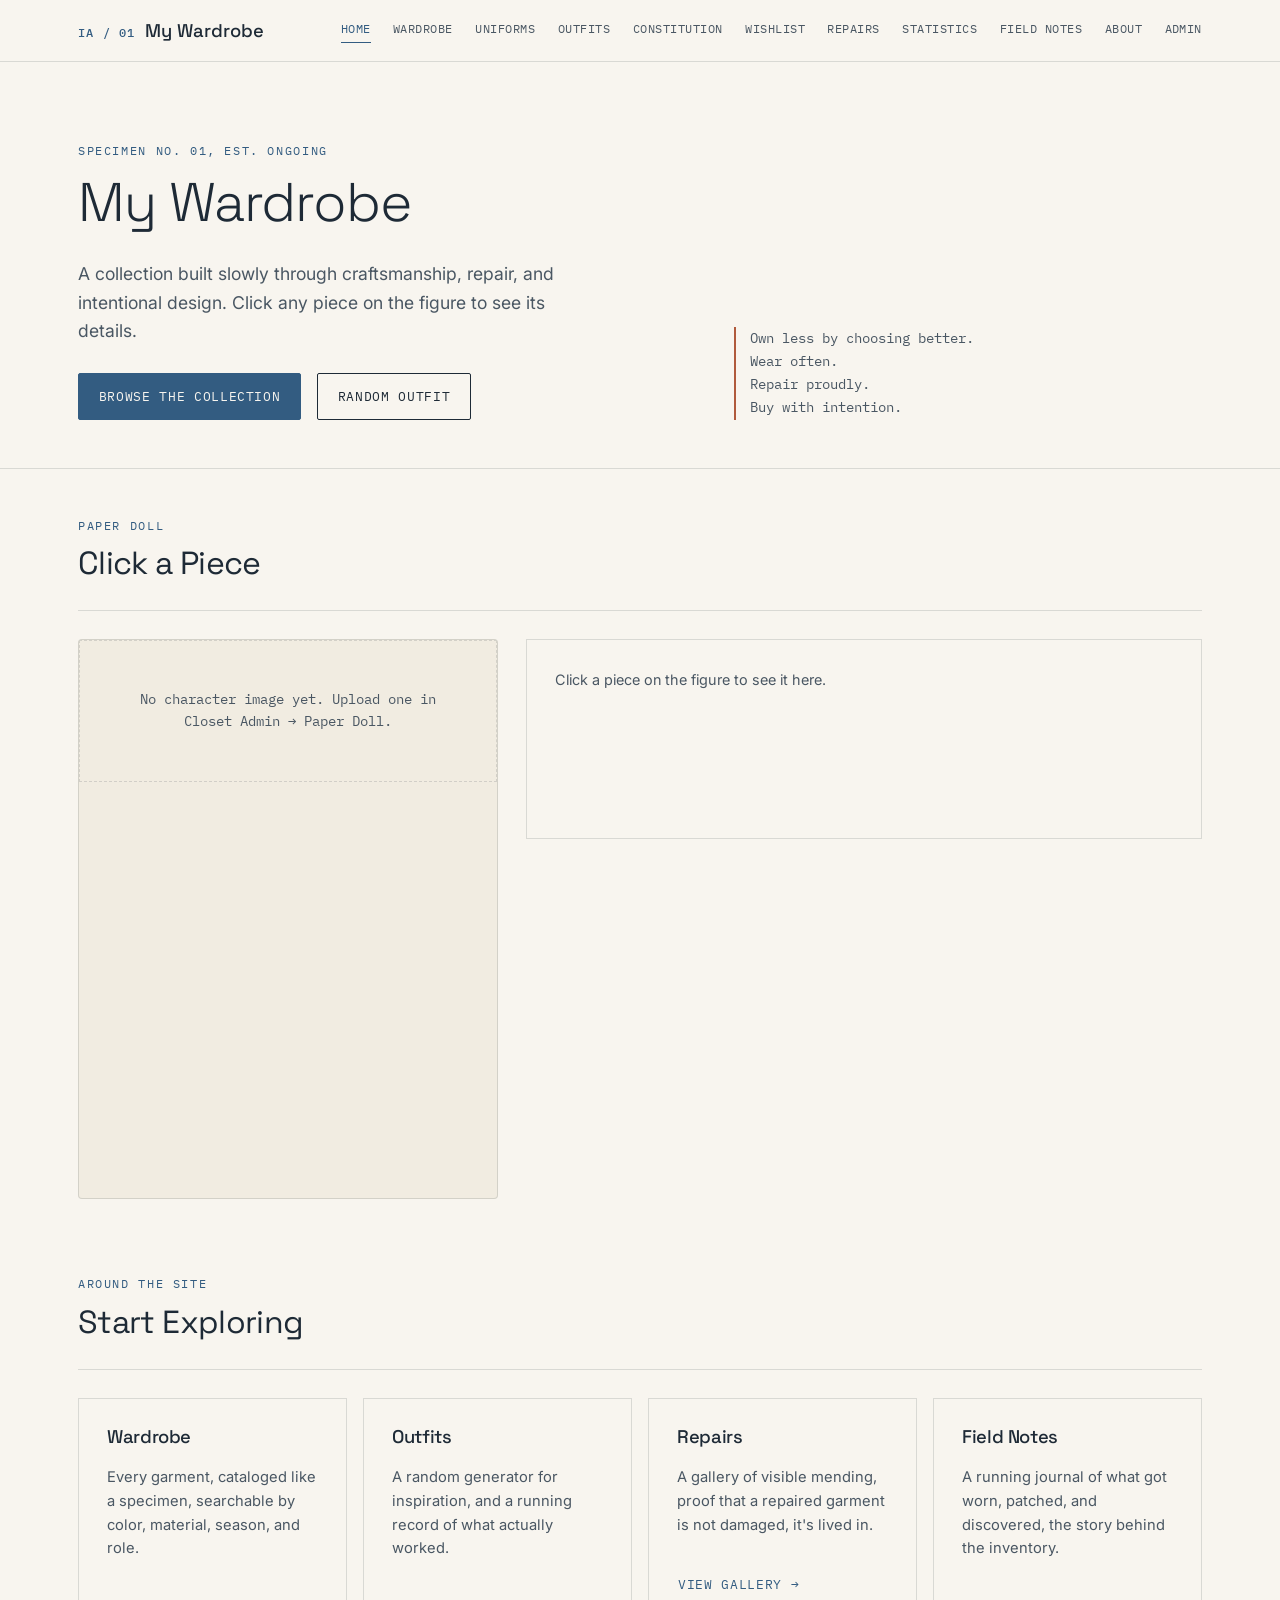
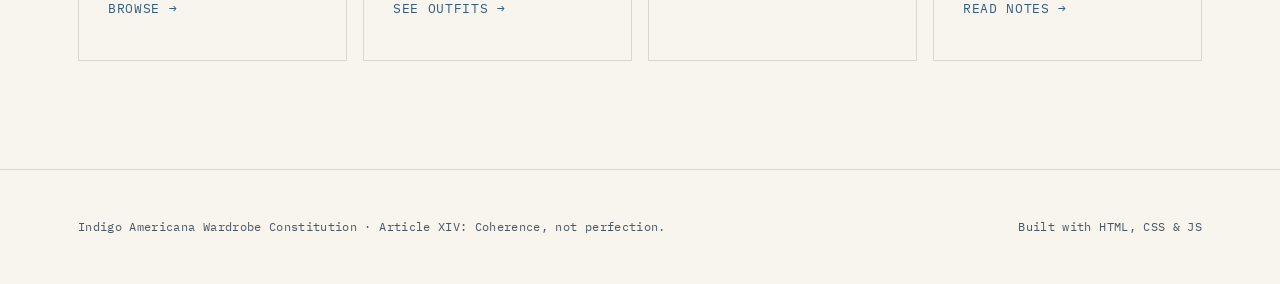
==== index.html @ 3d7a0f18 "Initial commit" ====
<!DOCTYPE html>
<html lang="en">
<head>
<meta charset="UTF-8">
<meta name="viewport" content="width=device-width, initial-scale=1.0">
<title>My Wardrobe, A Field Guide</title>
<link rel="preconnect" href="https://fonts.googleapis.com">
<link href="https://fonts.googleapis.com/css2?family=Space+Grotesk:wght@300;400;500&family=Inter:wght@300;400;500&family=IBM+Plex+Mono:wght@400;500&display=swap" rel="stylesheet">
<link rel="stylesheet" href="css/style.css">
</head>
<body>

<header class="site-header">
  <div class="wrap">
    <a href="index.html" class="brand"><span class="mark">IA / 01</span> My Wardrobe</a>
    <button class="nav-toggle" aria-label="Toggle navigation">Menu</button>
    <nav class="site-nav">
      <a href="index.html" aria-current="page">Home</a>
      <a href="wardrobe.html">Wardrobe</a>
      <a href="uniforms.html">Uniforms</a>
      <a href="outfits.html">Outfits</a>
      <a href="constitution.html">Constitution</a>
      <a href="wishlist.html">Wishlist</a>
      <a href="repairs.html">Repairs</a>
      <a href="statistics.html">Statistics</a>
      <a href="field-notes.html">Field Notes</a>
      <a href="about.html">About</a>
      <a href="closet-admin.html">Admin</a>
    </nav>
  </div>
</header>

<main>
  <section class="hero">
    <div class="wrap hero-grid">
      <div>
        <p class="eyebrow">Specimen No. 01, Est. ongoing</p>
        <h1>My Wardrobe</h1>
        <p class="lede">A collection built slowly through craftsmanship, repair, and intentional design. Click any piece on the figure to see its details.</p>
        <div class="cta-row">
          <a class="btn primary" href="wardrobe.html">Browse the Collection</a>
          <a class="btn" href="outfits.html">Random Outfit</a>
        </div>
      </div>
      <div class="motto">
        Own less by choosing better.<br>
        Wear often.<br>
        Repair proudly.<br>
        Buy with intention.
      </div>
    </div>
  </section>

  <section>
    <div class="wrap">
      <div class="section-head">
        <div>
          <p class="eyebrow">Paper Doll</p>
          <h2>Click a Piece</h2>
        </div>
      </div>

      <div id="doll-wrap">
        <div class="paper-doll-stage" id="doll-stage">
          <div class="empty-state" id="doll-empty">Loading…</div>
        </div>
        <div class="doll-detail" id="doll-detail">
          <p class="lede" style="font-size:0.9rem">Click a piece on the figure to see it here.</p>
        </div>
      </div>
    </div>
  </section>

  <section class="tight">
    <div class="wrap">
      <div class="section-head">
        <div>
          <p class="eyebrow">Around the Site</p>
          <h2>Start Exploring</h2>
        </div>
      </div>
      <div class="uniform-grid">
        <div class="uniform-card">
          <h3>Wardrobe</h3>
          <p class="lede" style="font-size:0.92rem">Every garment, cataloged like a specimen, searchable by color, material, season, and role.</p>
          <a class="btn quiet" href="wardrobe.html">Browse &rarr;</a>
        </div>
        <div class="uniform-card">
          <h3>Outfits</h3>
          <p class="lede" style="font-size:0.92rem">A random generator for inspiration, and a running record of what actually worked.</p>
          <a class="btn quiet" href="outfits.html">See Outfits &rarr;</a>
        </div>
        <div class="uniform-card">
          <h3>Repairs</h3>
          <p class="lede" style="font-size:0.92rem">A gallery of visible mending, proof that a repaired garment is not damaged, it's lived in.</p>
          <a class="btn quiet" href="repairs.html">View Gallery &rarr;</a>
        </div>
        <div class="uniform-card">
          <h3>Field Notes</h3>
          <p class="lede" style="font-size:0.92rem">A running journal of what got worn, patched, and discovered, the story behind the inventory.</p>
          <a class="btn quiet" href="field-notes.html">Read Notes &rarr;</a>
        </div>
      </div>
    </div>
  </section>
</main>

<footer class="site-footer">
  <div class="wrap">
    <span>Indigo Americana Wardrobe Constitution &middot; Article XIV: Coherence, not perfection.</span>
    <span>Built with HTML, CSS &amp; JS</span>
  </div>
</footer>

<script src="js/data.js"></script>
<script src="js/back4app-client.js"></script>
<script src="js/wardrobe-loader.js"></script>
<script src="js/app.js"></script>
<script>
  const stage = document.getElementById("doll-stage");
  const emptyState = document.getElementById("doll-empty");
  const detail = document.getElementById("doll-detail");

  function showDetail(g) {
    detail.innerHTML = `
      <div class="tag-row">${g.tags.slice(0, 4).map((t) => `<span class="tag">${t}</span>`).join("")}</div>
      <h3 style="margin-top:0.5em">${g.name}</h3>
      <table class="spec-table" style="margin-top:0.6em">
        <tr><td>Brand</td><td>${g.brand || "Unknown"}</td></tr>
        <tr><td>Color</td><td>${g.color || "Unknown"}</td></tr>
        <tr><td>Material</td><td>${g.material || "Unknown"}</td></tr>
        <tr><td>Love Rating</td><td class="love-rating">${loveStars(g.loveRating)}</td></tr>
      </table>
      <a class="btn quiet" style="margin-top:0.8em" href="item.html?id=${g.id}">Full Details &rarr;</a>
    `;
  }

  siteDataReady.then(() => {
    if (!SITE_CONFIG || !SITE_CONFIG.characterImage) {
      emptyState.innerHTML = `No character image yet. Upload one in Closet Admin &rarr; Paper Doll.`;
      return;
    }

    stage.style.backgroundImage = `url(${SITE_CONFIG.characterImage.url})`;
    emptyState.remove();

    const dressed = WARDROBE.filter((g) => g.illustration && g.dollX != null && g.dollY != null);

    if (!dressed.length) {
      const note = document.createElement("div");
      note.className = "empty-state";
      note.style.position = "absolute";
      note.style.bottom = "1em";
      note.style.left = "1em";
      note.style.right = "1em";
      note.textContent = "No pieces placed yet. Add illustrations and positions in Closet Admin \u2192 Paper Doll.";
      stage.appendChild(note);
    }

    dressed
      .sort((a, b) => a.dollZ - b.dollZ)
      .forEach((g) => {
        const img = document.createElement("img");
        img.src = g.illustration.url;
        img.alt = g.name;
        img.className = "doll-piece";
        img.style.left = g.dollX + "%";
        img.style.top = g.dollY + "%";
        img.style.width = g.dollWidth + "%";
        img.style.zIndex = g.dollZ;
        img.addEventListener("click", () => {
          document.querySelectorAll(".doll-piece").forEach((p) => p.classList.remove("active"));
          img.classList.add("active");
          showDetail(g);
        });
        stage.appendChild(img);
      });
  });
</script>
</body>
</html>
---- css/style.css ----
/* ==========================================================================
   Indigo Americana, Wardrobe Field Guide
   Design tokens
   ========================================================================== */

:root {
  --paper: #F8F5EF;
  --paper-deep: #F1ECE1;
  --ink: #1E2A36;
  --ink-soft: #4A5763;
  --indigo: #335C81;
  --olive: #7B8B5A;
  --rust: #B05A3C;
  --line: rgba(30, 42, 54, 0.14);
  --line-soft: rgba(30, 42, 54, 0.08);

  --font-display: "Space Grotesk", "Inter", -apple-system, BlinkMacSystemFont, sans-serif;
  --font-body: "Inter", -apple-system, BlinkMacSystemFont, sans-serif;
  --font-mono: "IBM Plex Mono", ui-monospace, monospace;

  --space-1: 0.5rem;
  --space-2: 1rem;
  --space-3: 1.75rem;
  --space-4: 3rem;
  --space-5: 5rem;

  --max-width: 1180px;
}

@media (prefers-reduced-motion: reduce) {
  * { animation-duration: 0.001ms !important; transition-duration: 0.001ms !important; }
}

* { box-sizing: border-box; }

html { scroll-behavior: smooth; }

body {
  margin: 0;
  background-color: var(--paper);
  background-image:
    radial-gradient(rgba(30,42,54,0.035) 0.6px, transparent 0.6px);
  background-size: 14px 14px;
  color: var(--ink);
  font-family: var(--font-body);
  font-size: 16px;
  line-height: 1.6;
  -webkit-font-smoothing: antialiased;
}

img { max-width: 100%; display: block; }

a { color: inherit; }

h1, h2, h3, h4 {
  font-family: var(--font-display);
  font-weight: 400;
  line-height: 1.12;
  margin: 0 0 0.5em 0;
  letter-spacing: -0.02em;
}

h1 { font-size: clamp(2.2rem, 5vw, 3.4rem); font-weight: 300; }
h2 { font-size: clamp(1.5rem, 3vw, 2rem); font-weight: 400; }
h3 { font-size: 1.15rem; font-weight: 500; }

p { margin: 0 0 1em 0; }

.eyebrow {
  font-family: var(--font-mono);
  font-size: 0.72rem;
  letter-spacing: 0.14em;
  text-transform: uppercase;
  color: var(--indigo);
}

.lede {
  font-size: 1.1rem;
  color: var(--ink-soft);
  max-width: 46ch;
}

/* ---------- layout shells ---------- */

.wrap {
  max-width: var(--max-width);
  margin: 0 auto;
  padding: 0 var(--space-3);
}

.field-note-texture {
  background-image: repeating-linear-gradient(
    to bottom,
    transparent,
    transparent 27px,
    var(--line-soft) 28px
  );
}

/* ---------- header / nav ---------- */

.site-header {
  border-bottom: 1px solid var(--line);
  background: var(--paper);
  position: sticky;
  top: 0;
  z-index: 50;
  backdrop-filter: blur(2px);
}

.site-header .wrap {
  display: flex;
  align-items: center;
  justify-content: space-between;
  padding-top: 1rem;
  padding-bottom: 1rem;
  gap: var(--space-3);
}

.brand {
  font-family: var(--font-display);
  font-weight: 500;
  font-size: 1.15rem;
  text-decoration: none;
  color: var(--ink);
  display: flex;
  align-items: baseline;
  gap: 0.5em;
}

.brand .mark {
  color: var(--indigo);
  font-family: var(--font-mono);
  font-size: 0.75rem;
  letter-spacing: 0.1em;
}

.site-nav {
  display: flex;
  flex-wrap: wrap;
  gap: 1.4rem;
  font-family: var(--font-mono);
  font-size: 0.78rem;
  letter-spacing: 0.04em;
  text-transform: uppercase;
}

.site-nav a {
  text-decoration: none;
  color: var(--ink-soft);
  padding-bottom: 3px;
  border-bottom: 1px solid transparent;
  transition: color 0.4s ease, border-color 0.4s ease;
}

.site-nav a:hover,
.site-nav a[aria-current="page"] {
  color: var(--indigo);
  border-color: var(--indigo);
}

.nav-toggle {
  display: none;
  font-family: var(--font-mono);
  background: none;
  border: 1px solid var(--line);
  border-radius: 3px;
  padding: 0.4em 0.7em;
  color: var(--ink);
  cursor: pointer;
}

@media (max-width: 820px) {
  .nav-toggle { display: inline-block; }
  .site-nav {
    display: none;
    width: 100%;
    flex-direction: column;
    gap: 0.9rem;
    padding-bottom: 1rem;
  }
  .site-nav.open { display: flex; }
  .site-header .wrap { flex-wrap: wrap; }
}

/* ---------- buttons ---------- */

.btn {
  display: inline-flex;
  align-items: center;
  gap: 0.6em;
  font-family: var(--font-mono);
  font-size: 0.82rem;
  letter-spacing: 0.05em;
  text-transform: uppercase;
  text-decoration: none;
  padding: 0.9em 1.5em;
  border: 1px solid var(--ink);
  border-radius: 2px;
  background: transparent;
  color: var(--ink);
  cursor: pointer;
  transition: background 0.35s ease, color 0.35s ease, border-color 0.35s ease;
}

.btn:hover { background: var(--ink); color: var(--paper); }

.btn.primary {
  background: var(--indigo);
  border-color: var(--indigo);
  color: var(--paper);
}
.btn.primary:hover { background: #294a68; border-color: #294a68; }

.btn.quiet {
  border-color: transparent;
  color: var(--indigo);
  padding-left: 0;
  padding-right: 0;
}
.btn.quiet:hover { background: transparent; color: var(--rust); }

/* ---------- footer ---------- */

.site-footer {
  border-top: 1px solid var(--line);
  margin-top: var(--space-5);
  padding: var(--space-4) 0;
}

.site-footer .wrap {
  display: flex;
  justify-content: space-between;
  flex-wrap: wrap;
  gap: 1rem;
  font-family: var(--font-mono);
  font-size: 0.72rem;
  color: var(--ink-soft);
  letter-spacing: 0.03em;
}

/* ---------- hero ---------- */

.hero {
  padding: var(--space-5) 0 var(--space-4);
  border-bottom: 1px solid var(--line);
}

.hero-grid {
  display: grid;
  grid-template-columns: 1.3fr 1fr;
  gap: var(--space-4);
  align-items: end;
}

@media (max-width: 900px) {
  .hero-grid { grid-template-columns: 1fr; }
}

.motto {
  font-family: var(--font-mono);
  font-size: 0.85rem;
  border-left: 2px solid var(--rust);
  padding-left: 1em;
  color: var(--ink-soft);
  line-height: 1.7;
}

.cta-row { display: flex; gap: 1rem; margin-top: var(--space-3); flex-wrap: wrap; }

/* ---------- section headers ---------- */

.section-head {
  display: flex;
  justify-content: space-between;
  align-items: flex-end;
  gap: 1rem;
  flex-wrap: wrap;
  border-bottom: 1px solid var(--line);
  padding-bottom: 0.75rem;
  margin-bottom: var(--space-3);
}

section { padding: var(--space-4) 0; }
section.tight { padding: var(--space-3) 0; }

/* ---------- outfit / specimen card ---------- */

.specimen-card {
  border: 1px solid var(--line);
  background: var(--paper);
  padding: var(--space-3);
  position: relative;
}

.specimen-card::before {
  content: attr(data-tag);
  position: absolute;
  top: -0.7em;
  left: 1.4em;
  background: var(--paper);
  padding: 0 0.5em;
  font-family: var(--font-mono);
  font-size: 0.68rem;
  letter-spacing: 0.1em;
  text-transform: uppercase;
  color: var(--olive);
}

.outfit-slots {
  display: grid;
  grid-template-columns: repeat(auto-fit, minmax(140px, 1fr));
  gap: var(--space-2);
  margin-top: var(--space-2);
}

.slot {
  border: 1px solid var(--line-soft);
  padding: var(--space-2);
  min-height: 190px;
  display: flex;
  flex-direction: column;
  justify-content: space-between;
  background: var(--paper-deep);
  transition: opacity 0.5s ease;
}

.slot .slot-label {
  font-family: var(--font-mono);
  font-size: 0.65rem;
  letter-spacing: 0.1em;
  text-transform: uppercase;
  color: var(--indigo);
}

.slot .swatch {
  width: 100%;
  aspect-ratio: 1 / 1;
  border-radius: 2px;
  margin: 0.6em 0;
  border: 1px solid var(--line);
}

.slot .slot-name { font-weight: 500; font-size: 0.92rem; }
.slot .slot-meta { font-family: var(--font-mono); font-size: 0.68rem; color: var(--ink-soft); }

/* ---------- grid of garments ---------- */

.garment-grid {
  display: grid;
  grid-template-columns: repeat(auto-fill, minmax(190px, 1fr));
  gap: var(--space-2);
}

.garment-tile {
  text-decoration: none;
  color: var(--ink);
  border: 1px solid var(--line);
  background: var(--paper);
  display: block;
  transition: transform 0.35s ease, border-color 0.35s ease;
}

.garment-tile:hover { transform: translateY(-3px); border-color: var(--indigo); }

.garment-swatch {
  aspect-ratio: 1 / 1;
  border-bottom: 1px solid var(--line);
  display: flex;
  align-items: center;
  justify-content: center;
  font-family: var(--font-mono);
  font-size: 2rem;
  color: rgba(30,42,54,0.25);
}

.garment-tile .info { padding: 0.9em 1em; }
.garment-tile .name { font-weight: 500; font-size: 0.94rem; }
.garment-tile .meta { font-family: var(--font-mono); font-size: 0.66rem; color: var(--ink-soft); margin-top: 0.3em; text-transform: uppercase; letter-spacing: 0.04em; }

.tag-row { display: flex; flex-wrap: wrap; gap: 0.4em; margin-top: 0.6em; }

.tag {
  font-family: var(--font-mono);
  font-size: 0.62rem;
  letter-spacing: 0.05em;
  text-transform: uppercase;
  border: 1px solid var(--line);
  padding: 0.25em 0.55em;
  border-radius: 20px;
  color: var(--ink-soft);
}

/* ---------- search / filter bar ---------- */

.filter-bar {
  display: flex;
  flex-wrap: wrap;
  gap: 0.6rem;
  margin-bottom: var(--space-3);
}

.filter-bar input[type="text"],
.filter-bar select {
  font-family: var(--font-body);
  font-size: 0.85rem;
  padding: 0.6em 0.8em;
  border: 1px solid var(--line);
  background: var(--paper);
  color: var(--ink);
  border-radius: 2px;
}

.filter-bar input[type="text"] { flex: 1 1 220px; }

.pill-toggle {
  font-family: var(--font-mono);
  font-size: 0.68rem;
  text-transform: uppercase;
  letter-spacing: 0.05em;
  padding: 0.5em 0.9em;
  border: 1px solid var(--line);
  border-radius: 20px;
  background: transparent;
  cursor: pointer;
  color: var(--ink-soft);
}
.pill-toggle.active { background: var(--indigo); border-color: var(--indigo); color: var(--paper); }

.result-count { font-family: var(--font-mono); font-size: 0.72rem; color: var(--ink-soft); margin-bottom: var(--space-2); }

/* ---------- uniforms ---------- */

.uniform-card {
  border: 1px solid var(--line);
  padding: var(--space-3);
  background: var(--paper);
  display: flex;
  flex-direction: column;
  gap: 0.6em;
}

.uniform-grid {
  display: grid;
  grid-template-columns: repeat(auto-fit, minmax(260px, 1fr));
  gap: var(--space-2);
}

.uniform-card h3 { display: flex; align-items: center; gap: 0.6em; }
.uniform-card h3 .num { font-family: var(--font-mono); color: var(--olive); font-size: 0.85rem; }

.kv-list { font-family: var(--font-mono); font-size: 0.72rem; color: var(--ink-soft); }
.kv-list dt { color: var(--indigo); margin-top: 0.5em; text-transform: uppercase; letter-spacing: 0.05em; }
.kv-list dd { margin: 0.2em 0 0; color: var(--ink); }

/* ---------- constitution ---------- */

.document {
  max-width: 66ch;
  margin: 0 auto;
  font-family: var(--font-display);
  font-size: 1.05rem;
}

.document h2 {
  margin-top: 2.4em;
  padding-top: 1em;
  border-top: 1px solid var(--line);
}

.document .article-num {
  display: block;
  font-family: var(--font-mono);
  font-size: 0.7rem;
  letter-spacing: 0.14em;
  color: var(--rust);
  text-transform: uppercase;
  margin-bottom: 0.3em;
}

.document ul { padding-left: 1.3em; }
.document li { margin-bottom: 0.35em; }

.document .closing {
  margin-top: 3em;
  padding: 2em;
  border: 1px solid var(--line);
  background: var(--paper-deep);
  font-style: italic;
}

.document .motto-final {
  text-align: center;
  font-family: var(--font-mono);
  font-style: normal;
  letter-spacing: 0.03em;
  margin-top: 1.5em;
  color: var(--indigo);
}

/* ---------- interactive constitution ---------- */

.read-progress {
  position: fixed;
  top: 0;
  left: 0;
  height: 3px;
  width: 0%;
  background: var(--indigo);
  z-index: 200;
  transition: width 0.1s linear;
}

.tenet-reveal {
  max-width: 66ch;
  margin: 0 auto 1em;
  text-align: center;
  animation: tenet-fade 0.35s ease;
}

@keyframes tenet-fade {
  from { opacity: 0; transform: translateY(6px); }
  to { opacity: 1; transform: translateY(0); }
}

.const-layout {
  display: grid;
  grid-template-columns: 220px minmax(0, 66ch);
  gap: var(--space-4);
  justify-content: center;
  align-items: start;
}

.const-toc {
  position: sticky;
  top: 5.5rem;
  display: flex;
  flex-direction: column;
  gap: 0.5em;
  font-family: var(--font-mono);
  font-size: 0.72rem;
  border-left: 2px solid var(--line);
  padding-left: 1em;
}

.const-toc a {
  color: var(--ink-soft);
  text-decoration: none;
  text-transform: uppercase;
  letter-spacing: 0.03em;
  line-height: 1.4;
}

.const-toc a:hover { color: var(--ink); }
.const-toc a.active { color: var(--indigo); font-weight: 500; }
.const-toc .toc-num { color: var(--rust); margin-right: 0.3em; }

.const-preamble {
  font-family: var(--font-display);
  font-size: 1.05rem;
  margin-bottom: 2em;
}

.const-article {
  border-bottom: 1px solid var(--line);
  padding: 1.1em 0;
}

.const-article summary {
  cursor: pointer;
  list-style: none;
  display: flex;
  align-items: baseline;
  gap: 0.7em;
}

.const-article summary::-webkit-details-marker { display: none; }

.const-article .article-num {
  font-family: var(--font-mono);
  font-size: 0.7rem;
  letter-spacing: 0.1em;
  color: var(--rust);
  text-transform: uppercase;
  white-space: nowrap;
}

.const-article .article-title {
  font-family: var(--font-display);
  font-size: 1.15rem;
  color: var(--ink);
  flex: 1;
}

.const-article .chevron {
  color: var(--ink-soft);
  transition: transform 0.2s ease;
  font-size: 0.8rem;
}

.const-article[open] .chevron { transform: rotate(180deg); }

.const-article-body {
  font-family: var(--font-display);
  font-size: 1.02rem;
  margin-top: 0.8em;
  padding-left: calc(0.7em + 2.2em);
  animation: tenet-fade 0.2s ease;
}

.const-article-body ul { padding-left: 1.3em; }
.const-article-body li { margin-bottom: 0.35em; }

.const-articles .closing {
  margin-top: 3em;
  padding: 2em;
  border: 1px solid var(--line);
  background: var(--paper-deep);
  font-style: italic;
  font-family: var(--font-display);
}

.const-articles .motto-final {
  text-align: center;
  font-family: var(--font-mono);
  font-style: normal;
  letter-spacing: 0.03em;
  margin-top: 1.5em;
  color: var(--indigo);
}

@media (max-width: 880px) {
  .const-layout { grid-template-columns: 1fr; }
  .const-toc {
    position: static;
    flex-direction: row;
    flex-wrap: wrap;
    border-left: none;
    border-bottom: 1px solid var(--line);
    padding: 0 0 1em;
  }
  .const-article-body { padding-left: 0; }
}

/* ---------- repairs timeline ---------- */

.timeline { position: relative; padding-left: 2.2rem; }
.timeline::before {
  content: "";
  position: absolute;
  left: 0.4rem;
  top: 0.4rem;
  bottom: 0.4rem;
  width: 1px;
  background: var(--line);
}

.repair-entry {
  position: relative;
  padding-bottom: var(--space-4);
}

.repair-entry::before {
  content: "";
  position: absolute;
  left: -2.2rem;
  top: 0.35rem;
  width: 9px;
  height: 9px;
  border-radius: 50%;
  background: var(--rust);
  border: 2px solid var(--paper);
  box-shadow: 0 0 0 1px var(--rust);
}

.repair-photos {
  display: grid;
  grid-template-columns: 1fr 1fr;
  gap: 0.6rem;
  margin: 0.8rem 0;
  max-width: 420px;
}

.repair-photos div {
  aspect-ratio: 4/3;
  background: var(--paper-deep);
  border: 1px solid var(--line);
  display: flex;
  align-items: center;
  justify-content: center;
  font-family: var(--font-mono);
  font-size: 0.65rem;
  color: var(--ink-soft);
  text-transform: uppercase;
  letter-spacing: 0.05em;
}

.repair-meta { font-family: var(--font-mono); font-size: 0.72rem; color: var(--ink-soft); }
.repair-date { font-family: var(--font-mono); font-size: 0.75rem; color: var(--olive); text-transform: uppercase; letter-spacing: 0.06em; }

/* ---------- wishlist ---------- */

.wish-card {
  border: 1px solid var(--line);
  padding: var(--space-3);
  background: var(--paper);
}

.wish-card .priority {
  font-family: var(--font-mono);
  font-size: 0.65rem;
  text-transform: uppercase;
  letter-spacing: 0.08em;
  color: var(--rust);
}

.wish-card dl { font-size: 0.9rem; margin-top: 0.8em; }
.wish-card dt { color: var(--indigo); font-family: var(--font-mono); font-size: 0.68rem; text-transform: uppercase; margin-top: 0.7em; letter-spacing: 0.05em; }
.wish-card dd { margin: 0.2em 0 0; }

/* ---------- statistics ---------- */

.stat-grid {
  display: grid;
  grid-template-columns: repeat(auto-fit, minmax(200px, 1fr));
  gap: var(--space-2);
}

.stat-card {
  border: 1px solid var(--line);
  padding: var(--space-2) var(--space-3);
  background: var(--paper);
}

.stat-card .big {
  font-family: var(--font-display);
  font-size: 2.4rem;
  color: var(--indigo);
  line-height: 1;
}

.stat-card .label {
  font-family: var(--font-mono);
  font-size: 0.68rem;
  text-transform: uppercase;
  letter-spacing: 0.06em;
  color: var(--ink-soft);
  margin-top: 0.5em;
}

.bar-row { display: flex; align-items: center; gap: 0.8em; margin-bottom: 0.55em; font-family: var(--font-mono); font-size: 0.72rem; }
.bar-row .bar-label { width: 110px; text-transform: uppercase; letter-spacing: 0.04em; color: var(--ink-soft); flex-shrink: 0; }
.bar-track { flex: 1; height: 8px; background: var(--paper-deep); border: 1px solid var(--line); position: relative; }
.bar-fill { height: 100%; background: var(--olive); }
.bar-row .bar-value { width: 32px; text-align: right; color: var(--ink-soft); }

/* ---------- field notes ---------- */

.note-entry {
  border-bottom: 1px solid var(--line);
  padding: var(--space-3) 0;
}

.note-date {
  font-family: var(--font-mono);
  font-size: 0.7rem;
  text-transform: uppercase;
  letter-spacing: 0.08em;
  color: var(--rust);
}

.note-body { font-family: var(--font-display); font-size: 1.15rem; margin-top: 0.4em; }
.note-tags { margin-top: 0.5em; }

/* ---------- detail / item page ---------- */

.detail-grid {
  display: grid;
  grid-template-columns: 380px 1fr;
  gap: var(--space-4);
}

@media (max-width: 800px) {
  .detail-grid { grid-template-columns: 1fr; }
}

.detail-photo {
  aspect-ratio: 3/4;
  background: var(--paper-deep);
  border: 1px solid var(--line);
  display: flex;
  align-items: center;
  justify-content: center;
  color: rgba(30,42,54,0.25);
  font-family: var(--font-mono);
  font-size: 3rem;
}

.spec-table { width: 100%; border-collapse: collapse; font-size: 0.9rem; }
.spec-table tr { border-bottom: 1px solid var(--line-soft); }
.spec-table td { padding: 0.6em 0; vertical-align: top; }
.spec-table td:first-child {
  font-family: var(--font-mono);
  font-size: 0.68rem;
  text-transform: uppercase;
  letter-spacing: 0.05em;
  color: var(--indigo);
  width: 38%;
}

.love-rating { color: var(--rust); font-family: var(--font-mono); letter-spacing: 0.1em; }

/* ---------- misc ---------- */

.empty-state {
  border: 1px dashed var(--line);
  padding: var(--space-4);
  text-align: center;
  color: var(--ink-soft);
  font-family: var(--font-mono);
  font-size: 0.85rem;
}

.fade-in { animation: fadeIn 0.6s ease both; }
@keyframes fadeIn { from { opacity: 0; transform: translateY(6px);} to { opacity: 1; transform: translateY(0);} }

.divider { border: none; border-top: 1px solid var(--line); margin: var(--space-4) 0; }

/* ---------- closet admin / upload ---------- */

.login-shell {
  max-width: 380px;
  margin: var(--space-5) auto;
  border: 1px solid var(--line);
  padding: var(--space-4);
  background: var(--paper);
}

.field-group { margin-bottom: var(--space-2); }

.field-group label {
  display: block;
  font-family: var(--font-mono);
  font-size: 0.68rem;
  text-transform: uppercase;
  letter-spacing: 0.06em;
  color: var(--indigo);
  margin-bottom: 0.4em;
}

.field-group input[type="text"],
.field-group input[type="number"],
.field-group input[type="date"],
.field-group input[type="password"],
.field-group textarea,
.field-group select {
  width: 100%;
  font-family: var(--font-body);
  font-size: 0.9rem;
  padding: 0.65em 0.8em;
  border: 1px solid var(--line);
  background: var(--paper);
  color: var(--ink);
  border-radius: 2px;
}

.field-group textarea { resize: vertical; min-height: 5em; }

.field-row {
  display: grid;
  grid-template-columns: repeat(auto-fit, minmax(180px, 1fr));
  gap: var(--space-2);
}

.checkbox-set { display: flex; flex-wrap: wrap; gap: 0.5em; }

.checkbox-set label {
  font-family: var(--font-mono);
  font-size: 0.7rem;
  text-transform: uppercase;
  letter-spacing: 0.04em;
  border: 1px solid var(--line);
  border-radius: 20px;
  padding: 0.4em 0.85em;
  cursor: pointer;
  color: var(--ink-soft);
  display: inline-flex;
  align-items: center;
  gap: 0.4em;
}

.checkbox-set input { accent-color: var(--indigo); }

.dropzone {
  border: 1px dashed var(--line);
  padding: var(--space-4);
  text-align: center;
  cursor: pointer;
  background: var(--paper-deep);
  font-family: var(--font-mono);
  font-size: 0.8rem;
  color: var(--ink-soft);
  transition: border-color 0.3s ease;
}

.dropzone.drag-over { border-color: var(--indigo); color: var(--indigo); }
.dropzone input[type="file"] { display: none; }

.photo-preview {
  width: 100%;
  max-width: 260px;
  aspect-ratio: 3/4;
  object-fit: cover;
  border: 1px solid var(--line);
  margin-top: var(--space-2);
  display: none;
}

.admin-header {
  display: flex;
  justify-content: space-between;
  align-items: center;
  flex-wrap: wrap;
  gap: 1rem;
}

.owner-chip {
  font-family: var(--font-mono);
  font-size: 0.7rem;
  letter-spacing: 0.05em;
  text-transform: uppercase;
  border: 1px solid var(--olive);
  color: var(--olive);
  padding: 0.35em 0.8em;
  border-radius: 20px;
}

.form-error {
  font-family: var(--font-mono);
  font-size: 0.78rem;
  color: var(--rust);
  margin-top: 0.6em;
  display: none;
}

.form-error.show { display: block; }

.toast {
  position: fixed;
  bottom: 2rem;
  left: 50%;
  transform: translateX(-50%) translateY(20px);
  background: var(--ink);
  color: var(--paper);
  font-family: var(--font-mono);
  font-size: 0.8rem;
  padding: 0.8em 1.4em;
  border-radius: 3px;
  opacity: 0;
  pointer-events: none;
  transition: opacity 0.3s ease, transform 0.3s ease;
  z-index: 100;
}

.toast.show { opacity: 1; transform: translateX(-50%) translateY(0); pointer-events: auto; }

.uploaded-grid {
  display: grid;
  grid-template-columns: repeat(auto-fill, minmax(160px, 1fr));
  gap: var(--space-2);
  margin-top: var(--space-3);
}

.uploaded-card {
  border: 1px solid var(--line);
  background: var(--paper);
}

.uploaded-card img { width: 100%; aspect-ratio: 1/1; object-fit: cover; border-bottom: 1px solid var(--line); }
.uploaded-card .info { padding: 0.7em 0.9em; }
.uploaded-card .name { font-weight: 500; font-size: 0.85rem; }
.uploaded-card .meta { font-family: var(--font-mono); font-size: 0.62rem; color: var(--ink-soft); text-transform: uppercase; margin-top: 0.3em; }

/* ---------- closet admin / manage wardrobe ---------- */

.admin-tabs {
  display: flex;
  gap: 0.5rem;
  margin-top: var(--space-3);
  border-bottom: 1px solid var(--line);
}

.admin-tab {
  font-family: var(--font-mono);
  font-size: 0.72rem;
  text-transform: uppercase;
  letter-spacing: 0.06em;
  background: none;
  border: none;
  padding: 0.8em 0.2em;
  margin-right: 1.4em;
  color: var(--ink-soft);
  cursor: pointer;
  border-bottom: 2px solid transparent;
}

.admin-tab.active { color: var(--indigo); border-bottom-color: var(--indigo); }

.manage-toolbar {
  display: flex;
  justify-content: space-between;
  align-items: center;
  flex-wrap: wrap;
  gap: 0.8rem;
  margin: var(--space-3) 0 1rem;
}

.segmented {
  display: inline-flex;
  border: 1px solid var(--line);
  border-radius: 20px;
  overflow: hidden;
}

.segmented button {
  font-family: var(--font-mono);
  font-size: 0.68rem;
  text-transform: uppercase;
  letter-spacing: 0.04em;
  background: var(--paper);
  border: none;
  padding: 0.5em 1em;
  cursor: pointer;
  color: var(--ink-soft);
}

.segmented button.active { background: var(--indigo); color: var(--paper); }

.manage-count {
  font-family: var(--font-mono);
  font-size: 0.72rem;
  color: var(--ink-soft);
}

.manage-list {
  border-top: 1px solid var(--line);
}

.manage-row {
  display: grid;
  grid-template-columns: 40px 2fr 1fr 1fr 1fr auto;
  align-items: center;
  gap: 0.8em;
  padding: 0.7em 0.4em;
  border-bottom: 1px solid var(--line-soft);
  font-size: 0.85rem;
}

.manage-row .row-swatch {
  width: 24px;
  height: 24px;
  border-radius: 50%;
  border: 1px solid var(--line);
}

.manage-row .row-name { font-weight: 500; }
.manage-row .row-meta { font-family: var(--font-mono); font-size: 0.68rem; color: var(--ink-soft); text-transform: uppercase; }
.manage-row .row-actions { display: flex; gap: 0.4em; justify-self: end; }

.row-actions button {
  font-family: var(--font-mono);
  font-size: 0.65rem;
  text-transform: uppercase;
  border: 1px solid var(--line);
  background: var(--paper);
  padding: 0.35em 0.7em;
  cursor: pointer;
  border-radius: 2px;
}

.row-actions button:hover { border-color: var(--indigo); color: var(--indigo); }
.row-actions button.danger:hover { border-color: var(--rust); color: var(--rust); }

@media (max-width: 720px) {
  .manage-row { grid-template-columns: 32px 1fr auto; }
  .manage-row .row-meta:nth-of-type(n+2) { display: none; }
}

.edit-panel {
  border: 1px solid var(--indigo);
  background: var(--paper-deep);
  padding: var(--space-3);
  margin: 1em 0;
}

.edit-panel h3 { margin-bottom: var(--space-2); }

.chip-toggle {
  font-family: var(--font-mono);
  font-size: 0.65rem;
  text-transform: uppercase;
  letter-spacing: 0.04em;
  border: 1px solid var(--line);
  border-radius: 20px;
  padding: 0.3em 0.75em;
  display: inline-block;
}

.chip-toggle.keep-yes { border-color: var(--olive); color: var(--olive); }
.chip-toggle.keep-no { border-color: var(--rust); color: var(--rust); }

/* ---------- spreadsheet-style grid ---------- */

.grid-table {
  width: 100%;
  border-collapse: collapse;
  font-size: 0.84rem;
  background: var(--paper);
}

.grid-table th {
  text-align: left;
  font-family: var(--font-mono);
  font-size: 0.66rem;
  text-transform: uppercase;
  letter-spacing: 0.05em;
  color: var(--indigo);
  border-bottom: 1px solid var(--line);
  padding: 0.5em 0.6em;
  white-space: nowrap;
  position: sticky;
  top: 0;
  background: var(--paper);
  z-index: 2;
}

.grid-table td {
  border-bottom: 1px solid var(--line-soft);
  padding: 0;
  vertical-align: middle;
}

.grid-table tr:hover td { background: var(--paper-deep); }

.cell-editable {
  padding: 0.55em 0.6em;
  cursor: text;
  min-width: 70px;
  white-space: nowrap;
  overflow: hidden;
  text-overflow: ellipsis;
  max-width: 220px;
}

.cell-editable:hover { outline: 1px solid var(--line); outline-offset: -1px; }

.cell-editable input,
.cell-editable select {
  width: 100%;
  font-family: var(--font-body);
  font-size: 0.84rem;
  border: 1px solid var(--indigo);
  padding: 0.4em 0.5em;
  background: var(--paper);
  color: var(--ink);
  border-radius: 2px;
}

.cell-photo {
  width: 46px;
  padding: 0.3em;
}

.cell-photo-thumb {
  width: 38px;
  height: 38px;
  border-radius: 3px;
  border: 1px solid var(--line);
  object-fit: cover;
  display: block;
  cursor: pointer;
}

.cell-photo-placeholder {
  width: 38px;
  height: 38px;
  border-radius: 3px;
  border: 1px dashed var(--line);
  display: flex;
  align-items: center;
  justify-content: center;
  font-family: var(--font-mono);
  font-size: 1rem;
  color: var(--ink-soft);
  cursor: pointer;
  background: var(--paper-deep);
}

.cell-checkbox { text-align: center; padding: 0.5em; }
.cell-checkbox input { accent-color: var(--indigo); width: 16px; height: 16px; }

.cell-actions { text-align: right; padding: 0.4em 0.6em; white-space: nowrap; }

.row-saved-flash { background: rgba(123,139,90,0.18) !important; transition: background 1.2s ease; }

/* ---------- paper doll ---------- */

#doll-wrap {
  display: grid;
  grid-template-columns: minmax(260px, 420px) 1fr;
  gap: var(--space-3);
  align-items: start;
}

.paper-doll-stage {
  position: relative;
  aspect-ratio: 3 / 4;
  width: 100%;
  background-color: var(--paper-deep);
  background-size: contain;
  background-position: center bottom;
  background-repeat: no-repeat;
  border: 1px solid var(--line);
  border-radius: 4px;
  overflow: hidden;
}

.doll-piece {
  position: absolute;
  cursor: pointer;
  transform: translate(-50%, -50%);
  filter: drop-shadow(0 2px 4px rgba(0,0,0,0.15));
  transition: filter 0.15s ease, outline 0.15s ease;
}

.doll-piece:hover { filter: drop-shadow(0 2px 4px rgba(0,0,0,0.15)) brightness(1.05); }

.doll-piece.active {
  outline: 2px solid var(--indigo);
  outline-offset: 3px;
  border-radius: 2px;
}

.doll-detail {
  border: 1px solid var(--line);
  background: var(--paper);
  padding: var(--space-3);
  min-height: 200px;
}

@media (max-width: 780px) {
  #doll-wrap { grid-template-columns: 1fr; }
}

.spinner {
  display: inline-block;
  width: 14px;
  height: 14px;
  border: 2px solid var(--paper);
  border-top-color: transparent;
  border-radius: 50%;
  animation: spin 0.7s linear infinite;
  vertical-align: middle;
  margin-right: 0.4em;
}

@keyframes spin { to { transform: rotate(360deg); } }
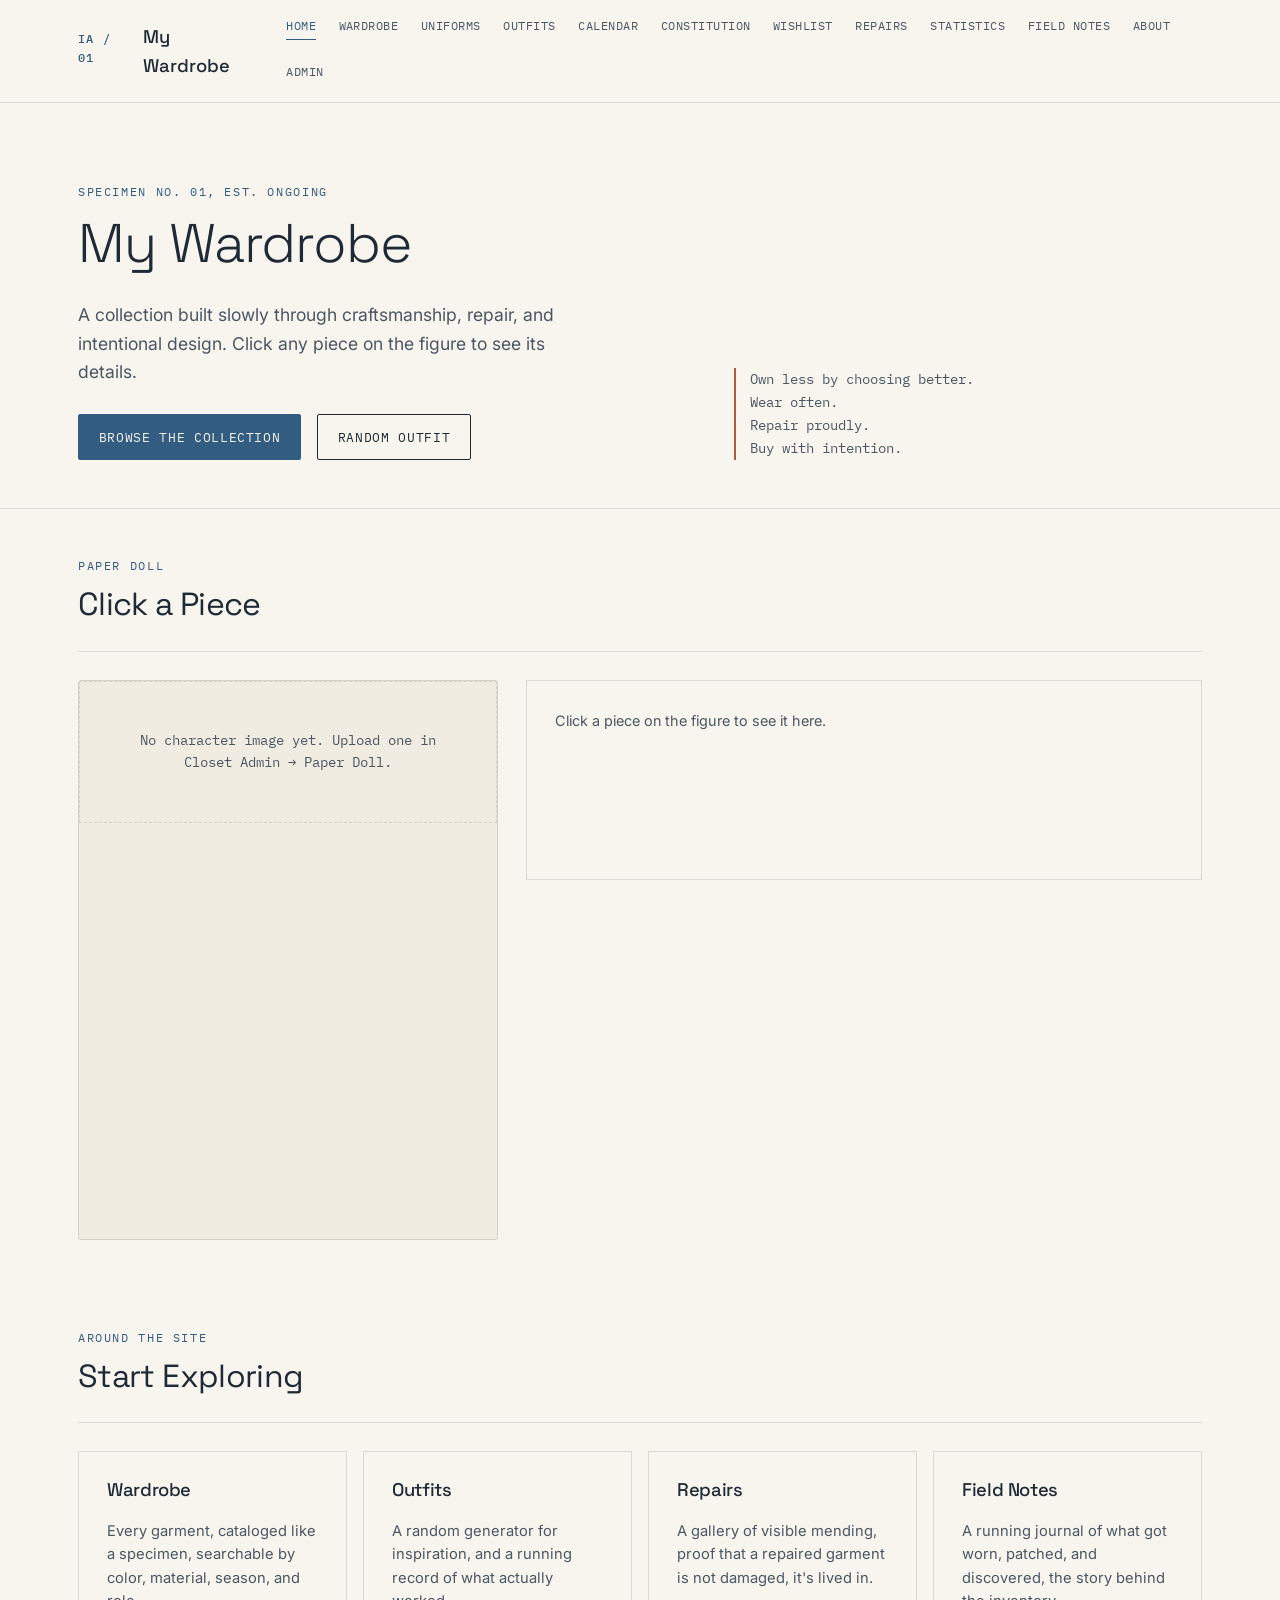
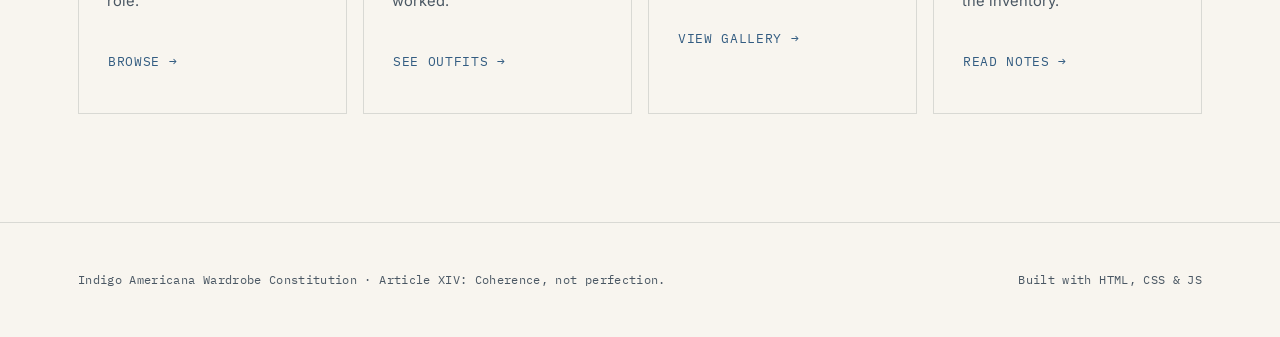
==== commit 016c97ab: "changes" ====
--- a/index.html
+++ b/index.html
@@ -19,6 +19,7 @@
       <a href="wardrobe.html">Wardrobe</a>
       <a href="uniforms.html">Uniforms</a>
       <a href="outfits.html">Outfits</a>
+      <a href="calendar.html">Calendar</a>
       <a href="constitution.html">Constitution</a>
       <a href="wishlist.html">Wishlist</a>
       <a href="repairs.html">Repairs</a>
@@ -68,6 +69,7 @@
           <p class="lede" style="font-size:0.9rem">Click a piece on the figure to see it here.</p>
         </div>
       </div>
+      <p class="doll-caption" id="doll-caption"></p>
     </div>
   </section>
 
@@ -147,14 +149,7 @@
     const dressed = WARDROBE.filter((g) => g.illustration && g.dollX != null && g.dollY != null);
 
     if (!dressed.length) {
-      const note = document.createElement("div");
-      note.className = "empty-state";
-      note.style.position = "absolute";
-      note.style.bottom = "1em";
-      note.style.left = "1em";
-      note.style.right = "1em";
-      note.textContent = "No pieces placed yet. Add illustrations and positions in Closet Admin \u2192 Paper Doll.";
-      stage.appendChild(note);
+      document.getElementById("doll-caption").textContent = "No pieces placed yet. Add illustrations and positions in Closet Admin \u2192 Paper Doll.";
     }
 
     dressed
--- a/css/style.css
+++ b/css/style.css
@@ -498,7 +498,7 @@
   color: var(--indigo);
 }
 
-/* ---------- interactive constitution ---------- */
+/* ---------- constitution, read as a document ---------- */
 
 .read-progress {
   position: fixed;
@@ -512,7 +512,7 @@
 }
 
 .tenet-reveal {
-  max-width: 66ch;
+  max-width: 60ch;
   margin: 0 auto 1em;
   text-align: center;
   animation: tenet-fade 0.35s ease;
@@ -523,9 +523,14 @@
   to { opacity: 1; transform: translateY(0); }
 }
 
+@keyframes article-rise {
+  from { opacity: 0; transform: translateY(18px); }
+  to { opacity: 1; transform: translateY(0); }
+}
+
 .const-layout {
   display: grid;
-  grid-template-columns: 220px minmax(0, 66ch);
+  grid-template-columns: 180px minmax(0, 62ch);
   gap: var(--space-4);
   justify-content: center;
   align-items: start;
@@ -536,11 +541,9 @@
   top: 5.5rem;
   display: flex;
   flex-direction: column;
-  gap: 0.5em;
-  font-family: var(--font-mono);
-  font-size: 0.72rem;
-  border-left: 2px solid var(--line);
-  padding-left: 1em;
+  gap: 0.6em;
+  font-family: var(--font-mono);
+  font-size: 0.7rem;
 }
 
 .const-toc a {
@@ -549,37 +552,57 @@
   text-transform: uppercase;
   letter-spacing: 0.03em;
   line-height: 1.4;
-}
-
-.const-toc a:hover { color: var(--ink); }
-.const-toc a.active { color: var(--indigo); font-weight: 500; }
+  border-left: 2px solid var(--line);
+  padding-left: 0.8em;
+  transition: border-color 0.15s ease, color 0.15s ease;
+}
+
+.const-toc a:hover { color: var(--ink); border-left-color: var(--ink-soft); }
+.const-toc a.active { color: var(--indigo); font-weight: 500; border-left-color: var(--indigo); }
 .const-toc .toc-num { color: var(--rust); margin-right: 0.3em; }
 
 .const-preamble {
   font-family: var(--font-display);
-  font-size: 1.05rem;
-  margin-bottom: 2em;
+  font-size: 1.15rem;
+  line-height: 1.65;
+  margin-bottom: 3em;
+  padding-bottom: 2em;
+  border-bottom: 1px solid var(--line);
+}
+
+.const-preamble p:first-of-type::first-letter {
+  font-family: var(--font-display);
+  font-size: 3.4em;
+  float: left;
+  line-height: 0.85;
+  padding: 0.05em 0.08em 0 0;
+  color: var(--indigo);
 }
 
 .const-article {
+  padding: 2.6em 0;
   border-bottom: 1px solid var(--line);
-  padding: 1.1em 0;
-}
-
-.const-article summary {
-  cursor: pointer;
-  list-style: none;
+  opacity: 0;
+  transform: translateY(18px);
+}
+
+.const-article.in-view {
+  animation: article-rise 0.6s ease forwards;
+}
+
+.const-article:last-of-type { border-bottom: none; }
+
+.const-article-head {
   display: flex;
   align-items: baseline;
-  gap: 0.7em;
-}
-
-.const-article summary::-webkit-details-marker { display: none; }
+  gap: 0.8em;
+  margin-bottom: 0.9em;
+}
 
 .const-article .article-num {
   font-family: var(--font-mono);
-  font-size: 0.7rem;
-  letter-spacing: 0.1em;
+  font-size: 0.72rem;
+  letter-spacing: 0.12em;
   color: var(--rust);
   text-transform: uppercase;
   white-space: nowrap;
@@ -587,46 +610,48 @@
 
 .const-article .article-title {
   font-family: var(--font-display);
-  font-size: 1.15rem;
+  font-size: 1.6rem;
   color: var(--ink);
-  flex: 1;
-}
-
-.const-article .chevron {
-  color: var(--ink-soft);
-  transition: transform 0.2s ease;
-  font-size: 0.8rem;
-}
-
-.const-article[open] .chevron { transform: rotate(180deg); }
+}
 
 .const-article-body {
   font-family: var(--font-display);
-  font-size: 1.02rem;
-  margin-top: 0.8em;
-  padding-left: calc(0.7em + 2.2em);
-  animation: tenet-fade 0.2s ease;
+  font-size: 1.08rem;
+  line-height: 1.7;
 }
 
 .const-article-body ul { padding-left: 1.3em; }
-.const-article-body li { margin-bottom: 0.35em; }
+.const-article-body li { margin-bottom: 0.4em; }
+
+.const-pullquote {
+  font-family: var(--font-display);
+  font-size: 1.4rem;
+  line-height: 1.4;
+  color: var(--indigo);
+  border-left: 3px solid var(--rust);
+  padding: 0.1em 0 0.1em 0.9em;
+  margin: 1.2em 0;
+}
 
 .const-articles .closing {
-  margin-top: 3em;
-  padding: 2em;
+  margin-top: 1em;
+  padding: 2.2em;
   border: 1px solid var(--line);
   background: var(--paper-deep);
   font-style: italic;
   font-family: var(--font-display);
+  font-size: 1.1rem;
+  line-height: 1.65;
 }
 
 .const-articles .motto-final {
   text-align: center;
-  font-family: var(--font-mono);
   font-style: normal;
   letter-spacing: 0.03em;
   margin-top: 1.5em;
   color: var(--indigo);
+  font-family: var(--font-mono);
+  font-size: 0.85rem;
 }
 
 @media (max-width: 880px) {
@@ -635,11 +660,11 @@
     position: static;
     flex-direction: row;
     flex-wrap: wrap;
-    border-left: none;
+    padding-bottom: 1.2em;
+    margin-bottom: 1em;
     border-bottom: 1px solid var(--line);
-    padding: 0 0 1em;
   }
-  .const-article-body { padding-left: 0; }
+  .const-toc a { border-left: none; padding-left: 0; }
 }
 
 /* ---------- repairs timeline ---------- */
@@ -1113,25 +1138,35 @@
 
 .grid-table {
   width: 100%;
+  table-layout: fixed;
   border-collapse: collapse;
   font-size: 0.84rem;
   background: var(--paper);
 }
 
+.grid-table col.col-photo { width: 52px; }
+.grid-table col.col-name { width: 24%; }
+.grid-table col.col-category { width: 12%; }
+.grid-table col.col-brand { width: 16%; }
+.grid-table col.col-color { width: 16%; }
+.grid-table col.col-love { width: 9%; }
+.grid-table col.col-keep { width: 9%; }
+.grid-table col.col-actions { width: 128px; }
+
 .grid-table th {
   text-align: left;
   font-family: var(--font-mono);
-  font-size: 0.66rem;
+  font-size: 0.64rem;
   text-transform: uppercase;
   letter-spacing: 0.05em;
   color: var(--indigo);
   border-bottom: 1px solid var(--line);
-  padding: 0.5em 0.6em;
-  white-space: nowrap;
+  padding: 0.5em 0.5em;
   position: sticky;
   top: 0;
   background: var(--paper);
   z-index: 2;
+  overflow-wrap: break-word;
 }
 
 .grid-table td {
@@ -1143,13 +1178,11 @@
 .grid-table tr:hover td { background: var(--paper-deep); }
 
 .cell-editable {
-  padding: 0.55em 0.6em;
+  padding: 0.55em 0.5em;
   cursor: text;
-  min-width: 70px;
-  white-space: nowrap;
-  overflow: hidden;
-  text-overflow: ellipsis;
-  max-width: 220px;
+  white-space: normal;
+  overflow-wrap: break-word;
+  word-break: break-word;
 }
 
 .cell-editable:hover { outline: 1px solid var(--line); outline-offset: -1px; }
@@ -1164,10 +1197,10 @@
   background: var(--paper);
   color: var(--ink);
   border-radius: 2px;
+  box-sizing: border-box;
 }
 
 .cell-photo {
-  width: 46px;
   padding: 0.3em;
 }
 
@@ -1199,7 +1232,8 @@
 .cell-checkbox { text-align: center; padding: 0.5em; }
 .cell-checkbox input { accent-color: var(--indigo); width: 16px; height: 16px; }
 
-.cell-actions { text-align: right; padding: 0.4em 0.6em; white-space: nowrap; }
+.cell-actions { text-align: right; padding: 0.4em 0.4em; }
+.cell-actions button { margin-bottom: 0.25em; }
 
 .row-saved-flash { background: rgba(123,139,90,0.18) !important; transition: background 1.2s ease; }
 
@@ -1250,6 +1284,84 @@
 
 @media (max-width: 780px) {
   #doll-wrap { grid-template-columns: 1fr; }
+}
+
+.doll-caption {
+  font-family: var(--font-mono);
+  font-size: 0.78rem;
+  color: var(--ink-soft);
+  text-align: center;
+  margin-top: 1em;
+}
+
+/* ---------- outfit calendar ---------- */
+
+.cal-layout {
+  display: grid;
+  grid-template-columns: minmax(0, 1fr) 300px;
+  gap: var(--space-3);
+  align-items: start;
+}
+
+.cal-nav {
+  display: flex;
+  align-items: center;
+  justify-content: space-between;
+  margin-bottom: 0.8em;
+}
+
+.cal-grid {
+  display: grid;
+  grid-template-columns: repeat(7, 1fr);
+  gap: 4px;
+}
+
+.cal-dow {
+  font-family: var(--font-mono);
+  font-size: 0.65rem;
+  text-transform: uppercase;
+  color: var(--ink-soft);
+  text-align: center;
+  padding: 0.4em 0;
+}
+
+.cal-cell {
+  aspect-ratio: 1;
+  border: 1px solid var(--line);
+  background: var(--paper);
+  cursor: pointer;
+  display: flex;
+  flex-direction: column;
+  align-items: center;
+  justify-content: center;
+  gap: 0.2em;
+  font-family: var(--font-body);
+  font-size: 0.85rem;
+  color: var(--ink);
+  border-radius: 2px;
+}
+
+.cal-cell:hover { border-color: var(--indigo); }
+.cal-cell--empty { border: none; background: none; cursor: default; }
+.cal-cell--today { border-color: var(--rust); border-width: 2px; }
+.cal-cell--selected { background: var(--indigo); color: var(--paper); }
+.cal-cell--selected .cal-dot { background: var(--paper); }
+
+.cal-dot {
+  width: 5px;
+  height: 5px;
+  border-radius: 50%;
+  background: var(--indigo);
+}
+
+.cal-entry {
+  border-top: 1px solid var(--line-soft);
+  padding: 0.8em 0;
+}
+.cal-entry:first-child { border-top: none; padding-top: 0; }
+
+@media (max-width: 780px) {
+  .cal-layout { grid-template-columns: 1fr; }
 }
 
 .spinner {
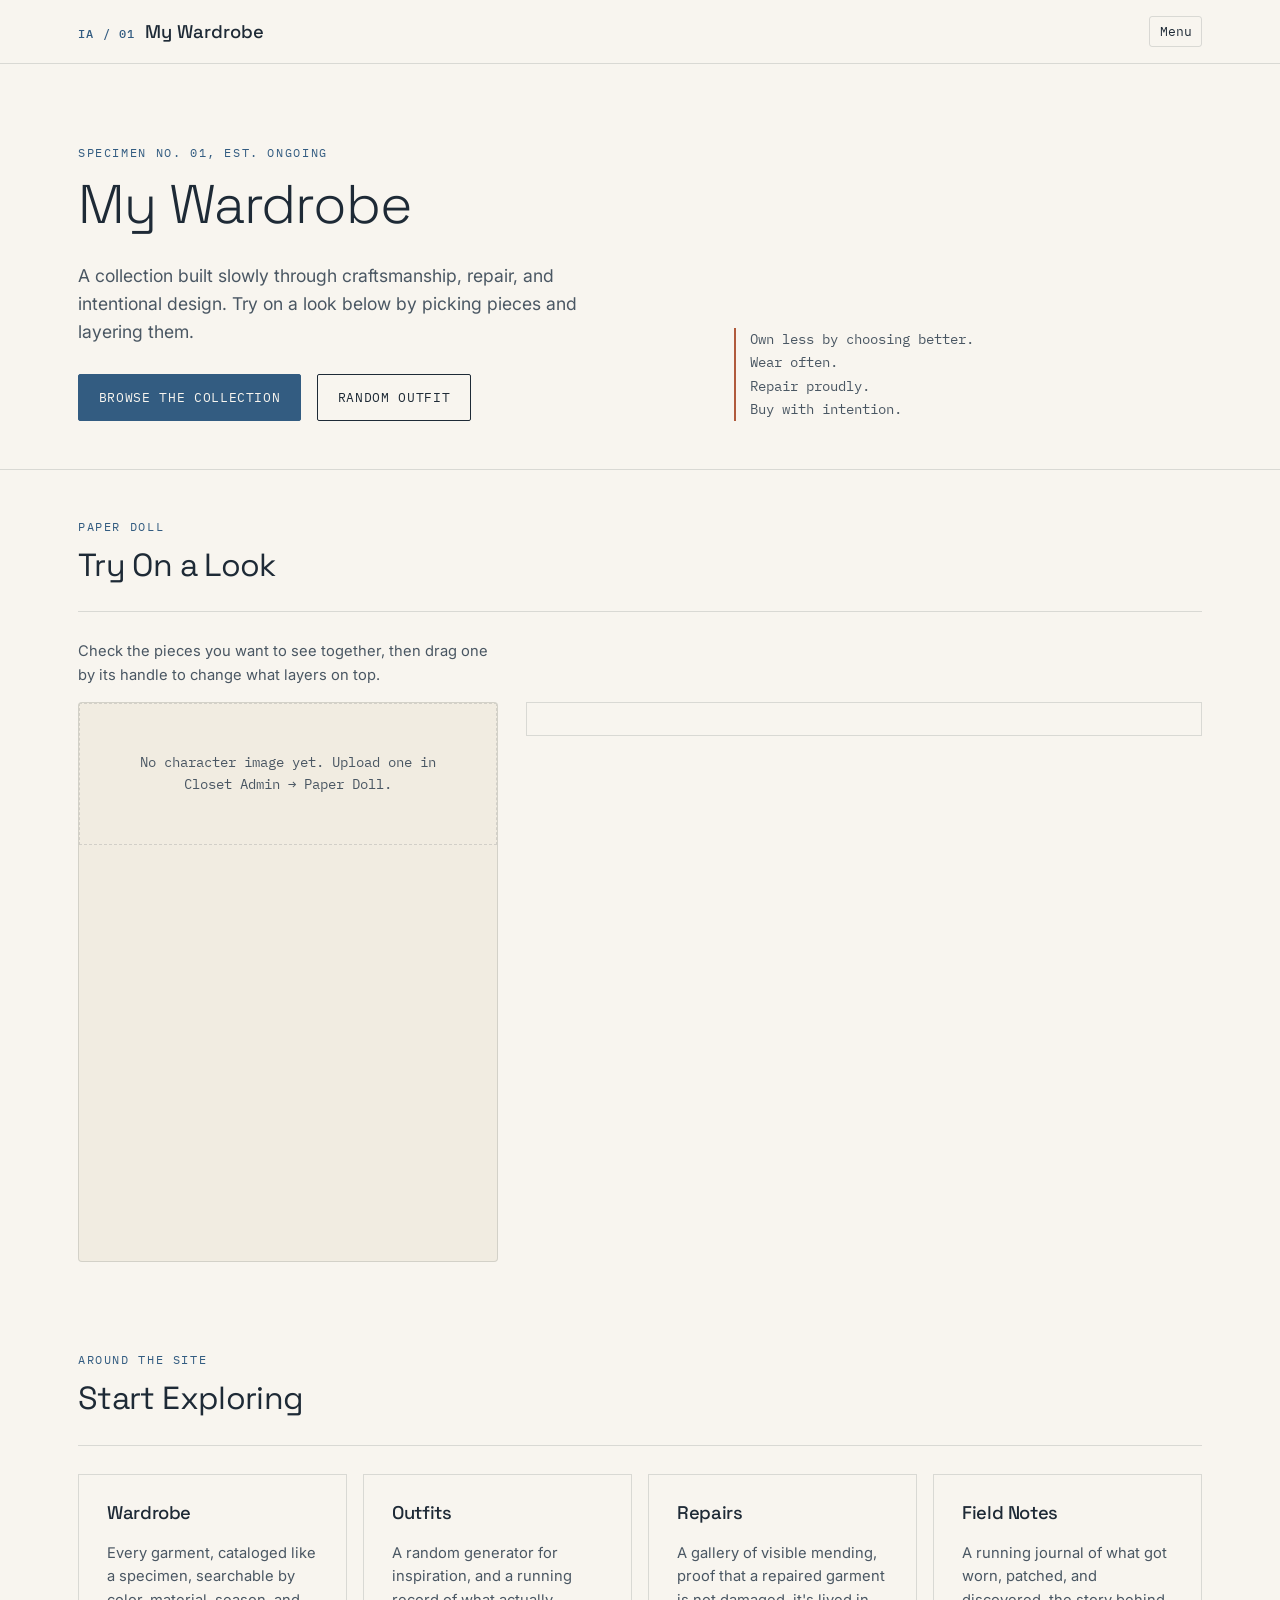
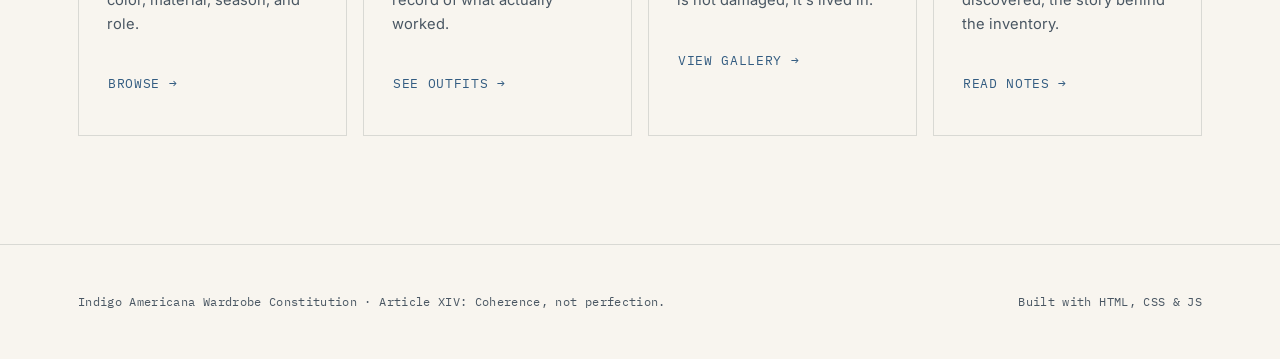
==== commit 2c1b1612: "doll" ====
--- a/index.html
+++ b/index.html
@@ -37,7 +37,7 @@
       <div>
         <p class="eyebrow">Specimen No. 01, Est. ongoing</p>
         <h1>My Wardrobe</h1>
-        <p class="lede">A collection built slowly through craftsmanship, repair, and intentional design. Click any piece on the figure to see its details.</p>
+        <p class="lede">A collection built slowly through craftsmanship, repair, and intentional design. Try on a look below by picking pieces and layering them.</p>
         <div class="cta-row">
           <a class="btn primary" href="wardrobe.html">Browse the Collection</a>
           <a class="btn" href="outfits.html">Random Outfit</a>
@@ -57,17 +57,16 @@
       <div class="section-head">
         <div>
           <p class="eyebrow">Paper Doll</p>
-          <h2>Click a Piece</h2>
-        </div>
-      </div>
+          <h2>Try On a Look</h2>
+        </div>
+      </div>
+      <p class="lede" style="font-size:0.92rem">Check the pieces you want to see together, then drag one by its handle to change what layers on top.</p>
 
       <div id="doll-wrap">
         <div class="paper-doll-stage" id="doll-stage">
           <div class="empty-state" id="doll-empty">Loading…</div>
         </div>
-        <div class="doll-detail" id="doll-detail">
-          <p class="lede" style="font-size:0.9rem">Click a piece on the figure to see it here.</p>
-        </div>
+        <div class="doll-picker" id="doll-picker"></div>
       </div>
       <p class="doll-caption" id="doll-caption"></p>
     </div>
@@ -121,55 +120,136 @@
 <script>
   const stage = document.getElementById("doll-stage");
   const emptyState = document.getElementById("doll-empty");
-  const detail = document.getElementById("doll-detail");
-
-  function showDetail(g) {
-    detail.innerHTML = `
-      <div class="tag-row">${g.tags.slice(0, 4).map((t) => `<span class="tag">${t}</span>`).join("")}</div>
-      <h3 style="margin-top:0.5em">${g.name}</h3>
-      <table class="spec-table" style="margin-top:0.6em">
-        <tr><td>Brand</td><td>${g.brand || "Unknown"}</td></tr>
-        <tr><td>Color</td><td>${g.color || "Unknown"}</td></tr>
-        <tr><td>Material</td><td>${g.material || "Unknown"}</td></tr>
-        <tr><td>Love Rating</td><td class="love-rating">${loveStars(g.loveRating)}</td></tr>
-      </table>
-      <a class="btn quiet" style="margin-top:0.8em" href="item.html?id=${g.id}">Full Details &rarr;</a>
-    `;
+  const picker = document.getElementById("doll-picker");
+  const caption = document.getElementById("doll-caption");
+
+  let pieceOrder = []; // garment ids, index 0 = frontmost layer
+  let selectedIds = new Set();
+
+  function computeZ(id) {
+    const idx = pieceOrder.indexOf(id);
+    return pieceOrder.length - idx;
+  }
+
+  function renderStage() {
+    stage.querySelectorAll(".doll-piece").forEach((el) => el.remove());
+
+    pieceOrder.forEach((id) => {
+      if (!selectedIds.has(id)) return;
+      const g = byId(id);
+      if (!g || !g.illustration) return;
+      const img = document.createElement("img");
+      img.src = g.illustration.url;
+      img.alt = g.name;
+      img.className = "doll-piece";
+      img.style.left = g.dollX + "%";
+      img.style.top = g.dollY + "%";
+      img.style.width = g.dollWidth + "%";
+      img.style.zIndex = computeZ(id);
+      stage.appendChild(img);
+    });
+
+    caption.textContent = selectedIds.size ? "" : "Pick pieces below to build a look.";
+  }
+
+  function wireDragHandle(row) {
+    const handle = row.querySelector(".doll-drag-handle");
+    let dragging = false;
+
+    handle.addEventListener("pointerdown", (e) => {
+      dragging = true;
+      handle.setPointerCapture(e.pointerId);
+      row.classList.add("dragging");
+    });
+
+    handle.addEventListener("pointermove", (e) => {
+      if (!dragging) return;
+      const rows = Array.from(picker.querySelectorAll(".doll-picker-row"));
+      const target = rows.find((r) => {
+        if (r === row) return false;
+        const rect = r.getBoundingClientRect();
+        return e.clientY >= rect.top && e.clientY <= rect.bottom;
+      });
+      if (target) {
+        const targetRect = target.getBoundingClientRect();
+        const before = e.clientY < targetRect.top + targetRect.height / 2;
+        picker.insertBefore(row, before ? target : target.nextSibling);
+      }
+    });
+
+    handle.addEventListener("pointerup", () => {
+      if (!dragging) return;
+      dragging = false;
+      row.classList.remove("dragging");
+      pieceOrder = Array.from(picker.querySelectorAll(".doll-picker-row")).map((r) => r.dataset.id);
+      renderStage();
+    });
+  }
+
+  function renderPicker() {
+    if (!pieceOrder.length) {
+      picker.innerHTML = `<p class="lede" style="font-size:0.88rem">No illustrated pieces yet. Add them in Closet Admin &rarr; Paper Doll.</p>`;
+      return;
+    }
+
+    picker.innerHTML =
+      `<div class="doll-picker-toolbar">
+        <button type="button" id="doll-pick-all">select all</button>
+        <button type="button" id="doll-pick-none">clear</button>
+      </div>` +
+      pieceOrder
+        .map((id) => {
+          const g = byId(id);
+          return `
+            <div class="doll-picker-row" data-id="${id}">
+              <span class="doll-drag-handle" title="drag to reorder">&#9776;</span>
+              <img class="doll-picker-thumb" src="${g.illustration.url}" alt="">
+              <label class="doll-picker-label">
+                <input type="checkbox" class="doll-picker-check"${selectedIds.has(id) ? " checked" : ""}>
+                ${g.name}
+              </label>
+            </div>
+          `;
+        })
+        .join("");
+
+    picker.querySelectorAll(".doll-picker-row").forEach((row) => {
+      wireDragHandle(row);
+      row.querySelector(".doll-picker-check").addEventListener("change", (e) => {
+        const id = row.dataset.id;
+        if (e.target.checked) selectedIds.add(id);
+        else selectedIds.delete(id);
+        renderStage();
+      });
+    });
+
+    document.getElementById("doll-pick-all").addEventListener("click", () => {
+      selectedIds = new Set(pieceOrder);
+      renderPicker();
+      renderStage();
+    });
+    document.getElementById("doll-pick-none").addEventListener("click", () => {
+      selectedIds = new Set();
+      renderPicker();
+      renderStage();
+    });
   }
 
   siteDataReady.then(() => {
     if (!SITE_CONFIG || !SITE_CONFIG.characterImage) {
       emptyState.innerHTML = `No character image yet. Upload one in Closet Admin &rarr; Paper Doll.`;
+      picker.innerHTML = "";
       return;
     }
 
     stage.style.backgroundImage = `url(${SITE_CONFIG.characterImage.url})`;
     emptyState.remove();
 
-    const dressed = WARDROBE.filter((g) => g.illustration && g.dollX != null && g.dollY != null);
-
-    if (!dressed.length) {
-      document.getElementById("doll-caption").textContent = "No pieces placed yet. Add illustrations and positions in Closet Admin \u2192 Paper Doll.";
-    }
-
-    dressed
-      .sort((a, b) => a.dollZ - b.dollZ)
-      .forEach((g) => {
-        const img = document.createElement("img");
-        img.src = g.illustration.url;
-        img.alt = g.name;
-        img.className = "doll-piece";
-        img.style.left = g.dollX + "%";
-        img.style.top = g.dollY + "%";
-        img.style.width = g.dollWidth + "%";
-        img.style.zIndex = g.dollZ;
-        img.addEventListener("click", () => {
-          document.querySelectorAll(".doll-piece").forEach((p) => p.classList.remove("active"));
-          img.classList.add("active");
-          showDetail(g);
-        });
-        stage.appendChild(img);
-      });
+    const dollReady = WARDROBE.filter((g) => g.illustration && g.dollX != null && g.dollY != null);
+    pieceOrder = dollReady.sort((a, b) => b.dollZ - a.dollZ).map((g) => g.id);
+
+    renderPicker();
+    renderStage();
   });
 </script>
 </body>
--- a/css/style.css
+++ b/css/style.css
@@ -126,6 +126,8 @@
   display: flex;
   align-items: baseline;
   gap: 0.5em;
+  white-space: nowrap;
+  flex-shrink: 0;
 }
 
 .brand .mark {
@@ -137,13 +139,19 @@
 
 .site-nav {
   display: flex;
-  flex-wrap: wrap;
-  gap: 1.4rem;
-  font-family: var(--font-mono);
-  font-size: 0.78rem;
-  letter-spacing: 0.04em;
-  text-transform: uppercase;
-}
+  flex-wrap: nowrap;
+  gap: 1.1rem;
+  font-family: var(--font-mono);
+  font-size: 0.74rem;
+  letter-spacing: 0.03em;
+  text-transform: uppercase;
+  overflow-x: auto;
+  scrollbar-width: none;
+}
+
+.site-nav::-webkit-scrollbar { display: none; }
+
+.site-nav a { flex-shrink: 0; }
 
 .site-nav a {
   text-decoration: none;
@@ -170,7 +178,7 @@
   cursor: pointer;
 }
 
-@media (max-width: 820px) {
+@media (max-width: 1300px) {
   .nav-toggle { display: inline-block; }
   .site-nav {
     display: none;
@@ -1107,8 +1115,15 @@
 .row-actions button.danger:hover { border-color: var(--rust); color: var(--rust); }
 
 @media (max-width: 720px) {
-  .manage-row { grid-template-columns: 32px 1fr auto; }
-  .manage-row .row-meta:nth-of-type(n+2) { display: none; }
+  .manage-row {
+    display: flex !important;
+    flex-wrap: wrap;
+    align-items: center;
+    gap: 0.4em 0.6em;
+    padding: 0.6em 0.4em;
+  }
+  .manage-row .row-name { flex: 1 1 100%; }
+  .manage-row .row-actions { flex: 1 1 100%; justify-content: flex-start; margin-top: 0.3em; }
 }
 
 .edit-panel {
@@ -1177,12 +1192,112 @@
 
 .grid-table tr:hover td { background: var(--paper-deep); }
 
+.grid-group-row td {
+  background: var(--paper-deep);
+  font-family: var(--font-mono);
+  font-size: 0.68rem;
+  text-transform: uppercase;
+  letter-spacing: 0.08em;
+  color: var(--indigo);
+  padding: 0.5em;
+  border-bottom: 1px solid var(--line);
+}
+
 .cell-editable {
   padding: 0.55em 0.5em;
   cursor: text;
   white-space: normal;
   overflow-wrap: break-word;
   word-break: break-word;
+}
+
+.cell-color .cell-text { display: inline; vertical-align: middle; }
+
+.swatch-btn {
+  display: inline-block;
+  vertical-align: middle;
+  width: 15px;
+  height: 15px;
+  border-radius: 50%;
+  border: 1px solid var(--line);
+  cursor: pointer;
+  padding: 0;
+  margin: 0 0.5em 0 0;
+  appearance: none;
+  -webkit-appearance: none;
+  -moz-appearance: none;
+}
+
+.swatch-btn:hover { border-color: var(--indigo); transform: scale(1.15); }
+
+.cell-category-pill { position: relative; }
+
+.category-pill {
+  font-family: var(--font-mono);
+  font-size: 0.68rem;
+  text-transform: uppercase;
+  letter-spacing: 0.04em;
+  background: var(--paper-deep);
+  border: 1px solid var(--line);
+  border-radius: 20px;
+  padding: 0.35em 0.85em;
+  cursor: pointer;
+  color: var(--ink);
+  display: inline-flex;
+  align-items: center;
+  gap: 0.4em;
+}
+
+.category-pill:hover { border-color: var(--indigo); color: var(--indigo); }
+.category-pill .pill-caret { font-size: 0.65em; color: var(--ink-soft); }
+
+.category-picker-panel {
+  position: absolute;
+  top: 100%;
+  left: 0;
+  margin-top: 0.35em;
+  background: var(--paper);
+  border: 1px solid var(--line);
+  border-radius: 4px;
+  box-shadow: 0 4px 16px rgba(0,0,0,0.15);
+  padding: 0.6em;
+  z-index: 30;
+  width: 230px;
+}
+
+.category-picker-panel input[type="text"] {
+  width: 100%;
+  font-family: var(--font-body);
+  font-size: 0.82rem;
+  padding: 0.4em 0.6em;
+  border: 1px solid var(--line);
+  border-radius: 3px;
+  margin-bottom: 0.5em;
+  box-sizing: border-box;
+}
+
+.category-picker-options {
+  display: flex;
+  flex-wrap: wrap;
+  gap: 0.35em;
+}
+
+.category-picker-options button {
+  font-family: var(--font-mono);
+  font-size: 0.66rem;
+  text-transform: uppercase;
+  border: 1px solid var(--line);
+  border-radius: 20px;
+  padding: 0.3em 0.7em;
+  background: var(--paper);
+  cursor: pointer;
+  color: var(--ink-soft);
+}
+
+.category-picker-options button:hover,
+.category-picker-options button.active {
+  border-color: var(--indigo);
+  color: var(--indigo);
 }
 
 .cell-editable:hover { outline: 1px solid var(--line); outline-offset: -1px; }
@@ -1236,6 +1351,56 @@
 .cell-actions button { margin-bottom: 0.25em; }
 
 .row-saved-flash { background: rgba(123,139,90,0.18) !important; transition: background 1.2s ease; }
+
+@media (max-width: 720px) {
+  .grid-table, .grid-table thead, .grid-table tbody, .grid-table tr, .grid-table td {
+    display: block;
+    width: 100% !important;
+  }
+  .grid-table thead { display: none; }
+  .grid-table tr:not(.grid-group-row) {
+    border: 1px solid var(--line);
+    border-radius: 4px;
+    margin-bottom: 0.8em;
+    padding: 0.6em 0.7em;
+    position: relative;
+  }
+  .grid-group-row td { margin-bottom: 0.4em; }
+  .grid-table td {
+    border-bottom: none;
+    padding: 0.35em 0;
+  }
+  .grid-table td.cell-editable::before,
+  .grid-table td.cell-checkbox::before {
+    content: attr(data-label);
+    display: block;
+    font-family: var(--font-mono);
+    font-size: 0.6rem;
+    text-transform: uppercase;
+    letter-spacing: 0.05em;
+    color: var(--ink-soft);
+    margin-bottom: 0.15em;
+  }
+  .grid-table td.cell-photo {
+    position: absolute;
+    top: 0.6em;
+    right: 0.7em;
+    width: auto !important;
+  }
+  .grid-table td.cell-checkbox {
+    display: flex;
+    align-items: center;
+    gap: 0.5em;
+    text-align: left;
+  }
+  .grid-table td.cell-checkbox::before { margin-bottom: 0; }
+  .grid-table td.cell-actions {
+    text-align: left;
+    margin-top: 0.4em;
+    padding-top: 0.5em;
+    border-top: 1px solid var(--line-soft);
+  }
+}
 
 /* ---------- paper doll ---------- */
 
@@ -1261,29 +1426,148 @@
 
 .doll-piece {
   position: absolute;
-  cursor: pointer;
+  pointer-events: none;
   transform: translate(-50%, -50%);
   filter: drop-shadow(0 2px 4px rgba(0,0,0,0.15));
-  transition: filter 0.15s ease, outline 0.15s ease;
-}
-
-.doll-piece:hover { filter: drop-shadow(0 2px 4px rgba(0,0,0,0.15)) brightness(1.05); }
-
-.doll-piece.active {
-  outline: 2px solid var(--indigo);
-  outline-offset: 3px;
-  border-radius: 2px;
-}
-
-.doll-detail {
-  border: 1px solid var(--line);
-  background: var(--paper);
-  padding: var(--space-3);
-  min-height: 200px;
+}
+
+.doll-picker {
+  border: 1px solid var(--line);
+  background: var(--paper);
+  padding: var(--space-2);
+  max-height: 460px;
+  overflow-y: auto;
+}
+
+.doll-picker-toolbar {
+  display: flex;
+  justify-content: flex-end;
+  gap: 0.6em;
+  margin-bottom: 0.6em;
+}
+
+.doll-picker-toolbar button {
+  font-family: var(--font-mono);
+  font-size: 0.66rem;
+  text-transform: uppercase;
+  letter-spacing: 0.03em;
+  background: none;
+  border: 1px solid var(--line);
+  border-radius: 20px;
+  padding: 0.3em 0.8em;
+  cursor: pointer;
+  color: var(--ink-soft);
+}
+
+.doll-picker-toolbar button:hover { border-color: var(--indigo); color: var(--indigo); }
+
+.doll-picker-row {
+  display: flex;
+  align-items: center;
+  gap: 0.6em;
+  padding: 0.5em 0.2em;
+  border-bottom: 1px solid var(--line-soft);
+  background: var(--paper);
+}
+
+.doll-picker-row.dragging { opacity: 0.5; }
+
+.doll-drag-handle {
+  cursor: grab;
+  color: var(--ink-soft);
+  font-size: 1rem;
+  touch-action: none;
+  padding: 0.2em;
+  user-select: none;
+}
+
+.doll-picker-thumb {
+  width: 32px;
+  height: 32px;
+  object-fit: contain;
+  background: var(--paper-deep);
+  border: 1px solid var(--line);
+  border-radius: 3px;
+  flex-shrink: 0;
+}
+
+.doll-picker-label {
+  display: flex;
+  align-items: center;
+  gap: 0.5em;
+  font-size: 0.85rem;
+  cursor: pointer;
+  flex: 1;
+}
+
+.doll-picker-check { accent-color: var(--indigo); width: 15px; height: 15px; }
+
+/* ---------- admin paper doll: draggable + resizable pieces ---------- */
+
+.doll-piece-wrap {
+  position: absolute;
+  transform: translate(-50%, -50%);
+  touch-action: none;
+}
+
+.doll-piece-img {
+  width: 100%;
+  display: block;
+  pointer-events: none;
+  filter: drop-shadow(0 2px 4px rgba(0,0,0,0.15));
+}
+
+.doll-resize-handle {
+  position: absolute;
+  right: -7px;
+  bottom: -7px;
+  width: 15px;
+  height: 15px;
+  background: var(--indigo);
+  border: 2px solid var(--paper);
+  border-radius: 50%;
+  cursor: nwse-resize;
+  touch-action: none;
+}
+
+.doll-resize-handle:hover { background: var(--rust); }
+
+.doll-size-row {
+  display: flex;
+  align-items: center;
+  gap: 0.6em;
+  padding: 0.3em 0.4em 0.7em;
+  border-bottom: 1px solid var(--line-soft);
+  margin-top: -1px;
+}
+
+.doll-size-row label {
+  font-family: var(--font-mono);
+  font-size: 0.62rem;
+  text-transform: uppercase;
+  color: var(--ink-soft);
+  white-space: nowrap;
+}
+
+.doll-size-row input[type="range"] {
+  flex: 1;
+  accent-color: var(--indigo);
 }
 
 @media (max-width: 780px) {
   #doll-wrap { grid-template-columns: 1fr; }
+}
+
+.doll-admin-layout {
+  display: grid;
+  grid-template-columns: minmax(0, 420px) 1fr;
+  gap: var(--space-3);
+  margin-top: 1.5em;
+  align-items: start;
+}
+
+@media (max-width: 780px) {
+  .doll-admin-layout { grid-template-columns: 1fr; }
 }
 
 .doll-caption {
@@ -1359,6 +1643,26 @@
   padding: 0.8em 0;
 }
 .cal-entry:first-child { border-top: none; padding-top: 0; }
+
+.cal-tag-removable {
+  display: inline-flex;
+  align-items: center;
+  gap: 0.35em;
+}
+
+.cal-tag-removable a { color: inherit; text-decoration: none; }
+
+.cal-remove-piece {
+  background: none;
+  border: none;
+  color: var(--ink-soft);
+  cursor: pointer;
+  font-size: 1em;
+  line-height: 1;
+  padding: 0;
+}
+
+.cal-remove-piece:hover { color: var(--rust); }
 
 @media (max-width: 780px) {
   .cal-layout { grid-template-columns: 1fr; }
@@ -1377,3 +1681,30 @@
 }
 
 @keyframes spin { to { transform: rotate(360deg); } }
+
+/* ---------- mobile-wide fixes ---------- */
+
+@media (max-width: 600px) {
+  /* prevent iOS Safari from auto-zooming when a form field gets focus */
+  input[type="text"],
+  input[type="number"],
+  input[type="date"],
+  input[type="password"],
+  input[type="email"],
+  select,
+  textarea {
+    font-size: 16px !important;
+  }
+
+  .wrap { padding: 0 1.1rem; }
+
+  .cal-grid { gap: 3px; }
+  .cal-cell { font-size: 0.78rem; }
+  .cal-dow { font-size: 0.6rem; padding: 0.25em 0; }
+
+  .btn { padding: 0.85em 1.2em; }
+
+  .specimen-card, .edit-panel, .uniform-card { padding: var(--space-2); }
+
+  table.spec-table td:first-child { width: 44%; }
+}
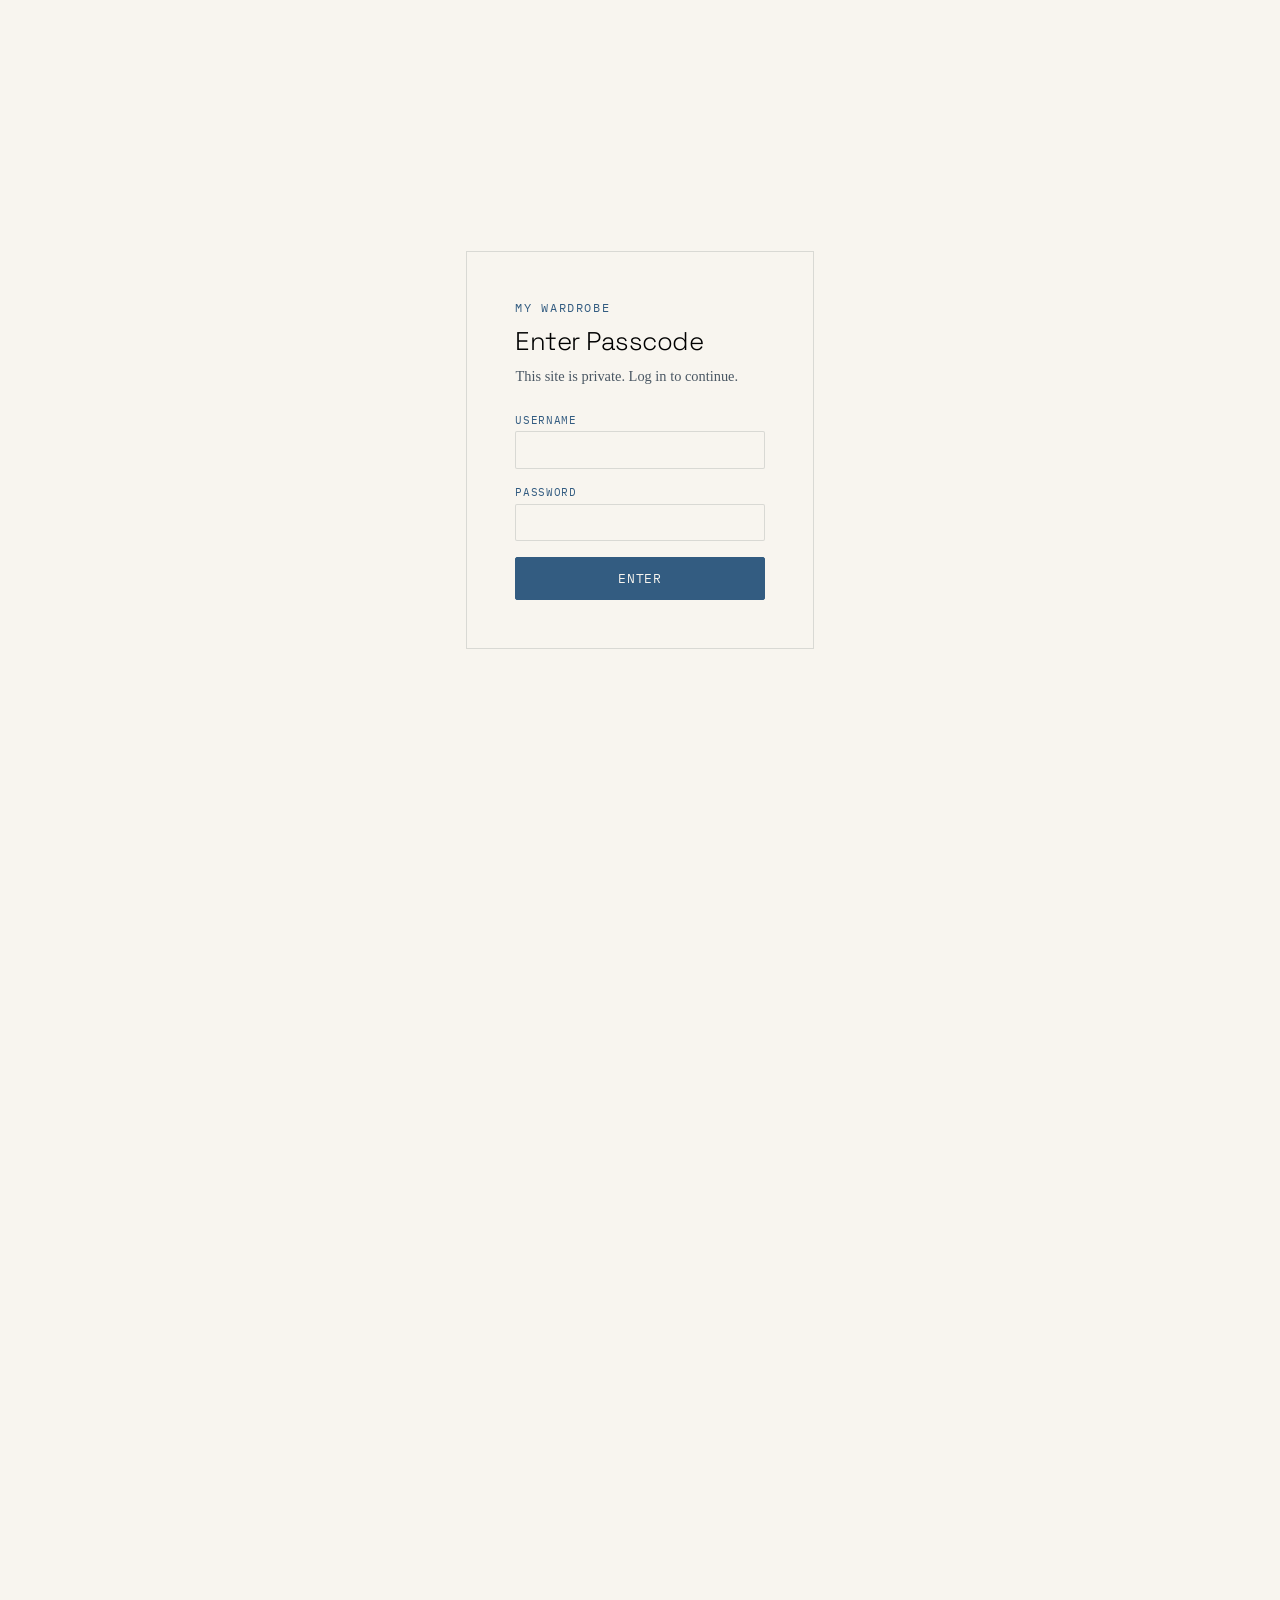
==== commit b0f150d1: "LOCKITUP" ====
--- a/index.html
+++ b/index.html
@@ -6,9 +6,11 @@
 <title>My Wardrobe, A Field Guide</title>
 <link rel="preconnect" href="https://fonts.googleapis.com">
 <link href="https://fonts.googleapis.com/css2?family=Space+Grotesk:wght@300;400;500&family=Inter:wght@300;400;500&family=IBM+Plex+Mono:wght@400;500&display=swap" rel="stylesheet">
-<link rel="stylesheet" href="css/style.css">
+<link rel="stylesheet" href="css/style.css?v=2">
 </head>
 <body>
+<script src="js/back4app-client.js?v=2"></script>
+<script src="js/site-lock.js?v=2"></script>
 
 <header class="site-header">
   <div class="wrap">
@@ -113,10 +115,9 @@
   </div>
 </footer>
 
-<script src="js/data.js"></script>
-<script src="js/back4app-client.js"></script>
-<script src="js/wardrobe-loader.js"></script>
-<script src="js/app.js"></script>
+<script src="js/data.js?v=2"></script>
+<script src="js/wardrobe-loader.js?v=2"></script>
+<script src="js/app.js?v=2"></script>
 <script>
   const stage = document.getElementById("doll-stage");
   const emptyState = document.getElementById("doll-empty");
--- a/css/style.css
+++ b/css/style.css
@@ -1708,3 +1708,47 @@
 
   table.spec-table td:first-child { width: 44%; }
 }
+
+/* ---------- site-wide passcode lock ---------- */
+
+html.site-locked, html.site-locked body {
+  overflow: hidden;
+  height: 100%;
+}
+
+#site-lock-overlay {
+  position: fixed;
+  inset: 0;
+  background: var(--paper);
+  z-index: 9999;
+  display: flex;
+  align-items: center;
+  justify-content: center;
+  padding: var(--space-3);
+  overflow-y: auto;
+}
+
+#site-lock-overlay .login-shell {
+  margin: 0;
+  width: 100%;
+}
+
+#site-relock-btn {
+  position: fixed;
+  bottom: 1em;
+  right: 1em;
+  z-index: 40;
+  font-family: var(--font-mono);
+  font-size: 0.62rem;
+  text-transform: uppercase;
+  letter-spacing: 0.04em;
+  background: var(--paper);
+  border: 1px solid var(--line);
+  border-radius: 20px;
+  padding: 0.4em 0.9em;
+  cursor: pointer;
+  color: var(--ink-soft);
+  opacity: 0.55;
+}
+
+#site-relock-btn:hover { opacity: 1; border-color: var(--indigo); color: var(--indigo); }
